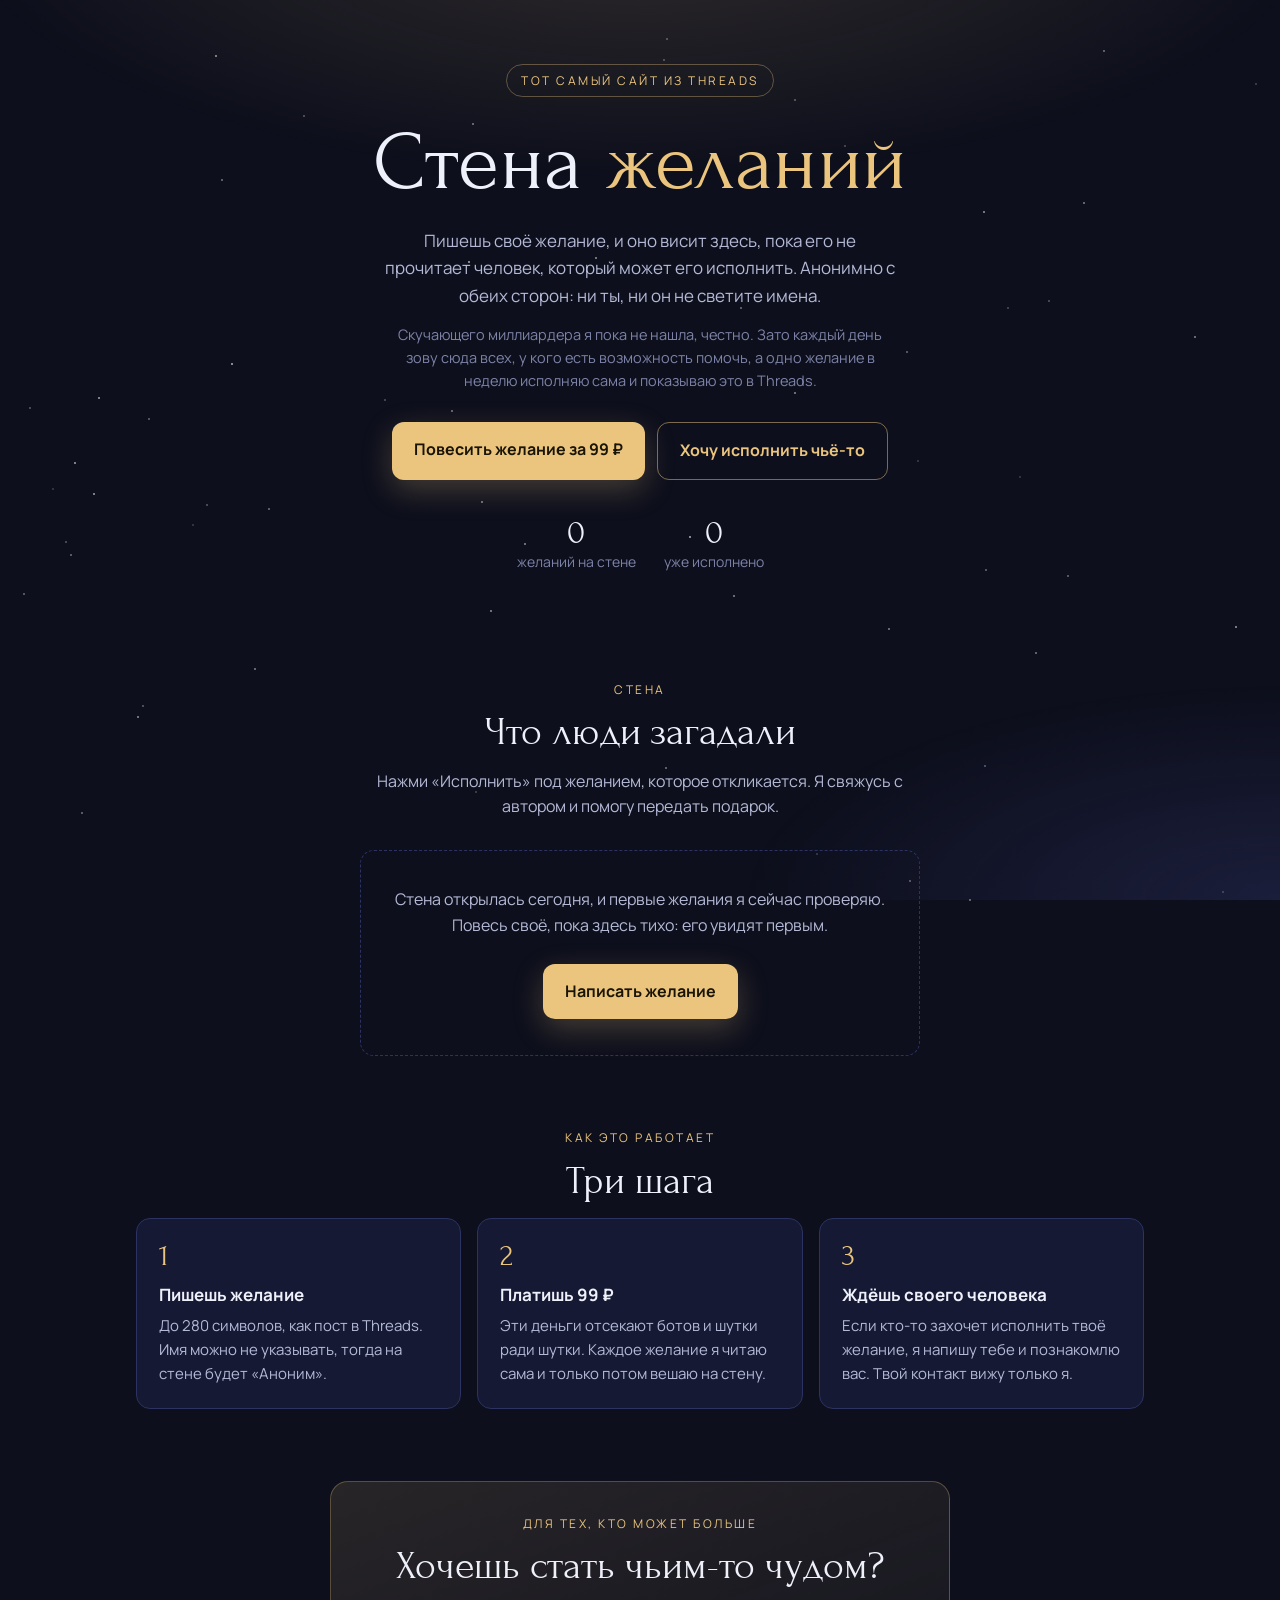
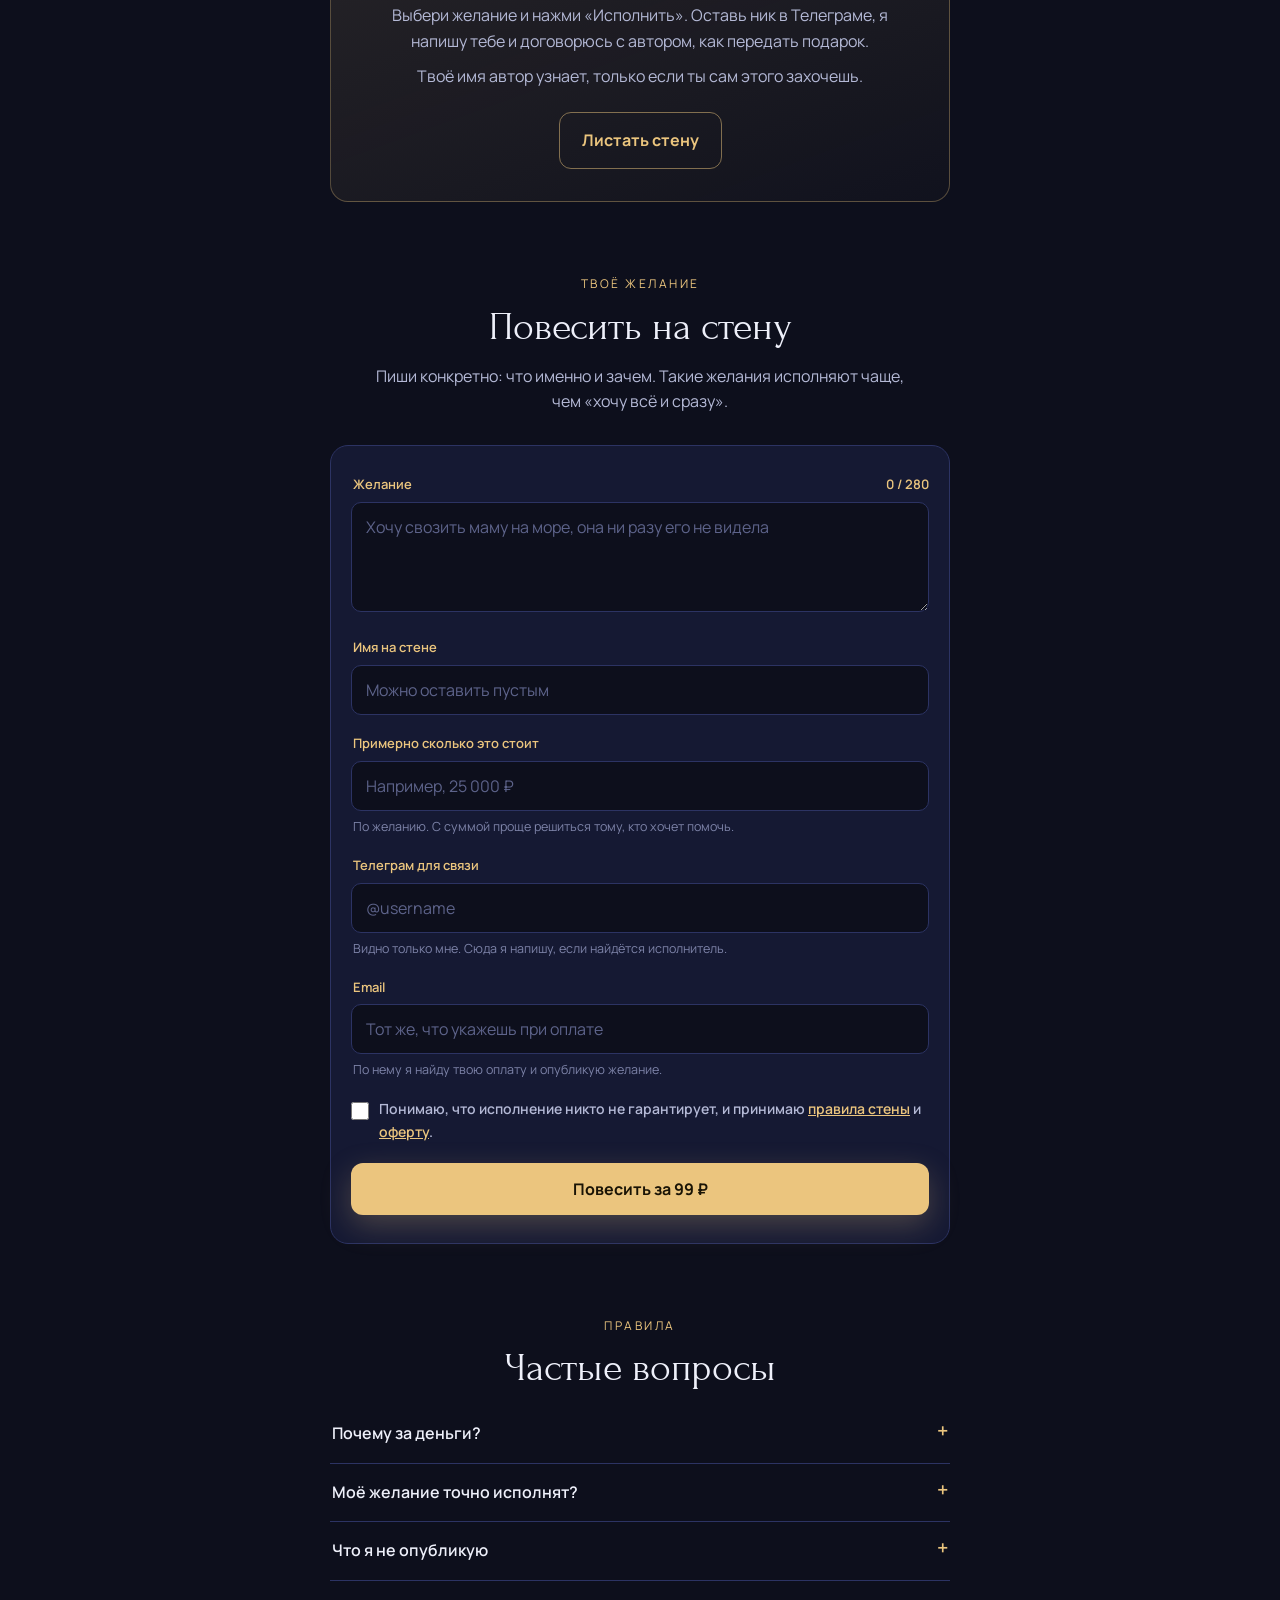
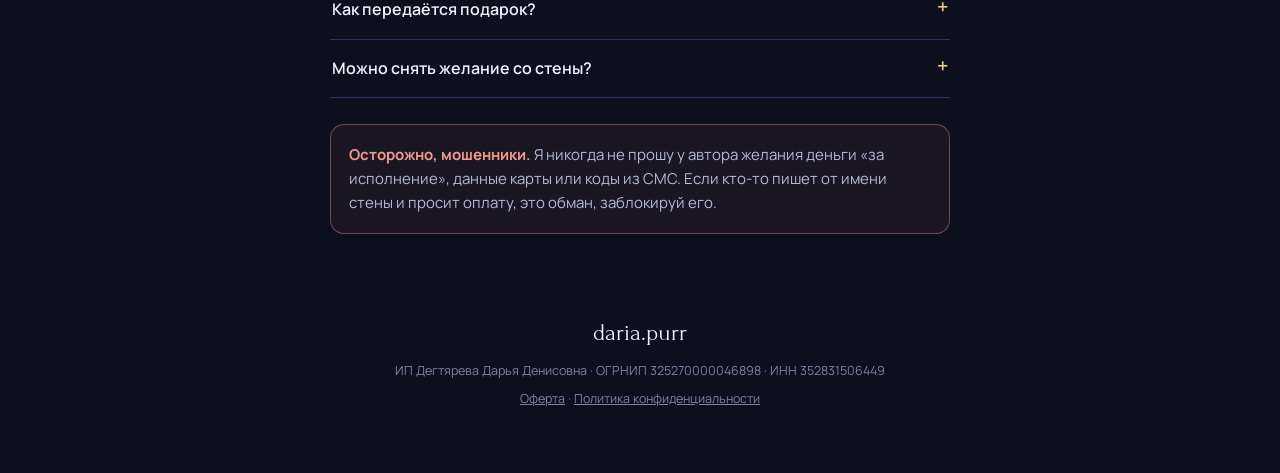
==== wall/index.html @ 86aa52af "Add files via upload" ====
<!DOCTYPE html>
<html lang="ru">
<head>
<meta charset="UTF-8">
<meta name="viewport" content="width=device-width, initial-scale=1.0">
<title>Стена желаний · daria.purr</title>
<meta name="description" content="Напиши желание, и его прочитают люди, которые могут его исполнить. Анонимно.">
<meta property="og:title" content="Стена желаний">
<meta property="og:description" content="Пишешь желание, его листают те, кто может исполнить. Анонимно с обеих сторон.">
<meta property="og:image" content="https://www.dariapurr.com/zhelaniya/assets/zolotye-listochki.jpg">
<link rel="preconnect" href="https://fonts.googleapis.com">
<link rel="preconnect" href="https://fonts.gstatic.com" crossorigin>
<link href="https://fonts.googleapis.com/css2?family=Forum&family=Manrope:wght@400;500;600;700&display=swap" rel="stylesheet">
<style>
  :root{
    --night:#0D0F1C; --night2:#151933; --card:#1B2040; --line:#2C3363;
    --text:#EEF0FA; --soft:#B4B9D6; --muted:#7D83A8;
    --gold:#EBC57E; --gold2:#F6DCA6; --ok:#8FD6A8; --err:#F09A8A;
  }
  *{box-sizing:border-box;margin:0;padding:0}
  html{scroll-behavior:smooth}
  body{background:var(--night);color:var(--text);font-family:'Manrope',system-ui,sans-serif;line-height:1.6;-webkit-font-smoothing:antialiased;overflow-x:hidden}
  body::before{content:"";position:fixed;inset:0;pointer-events:none;z-index:0;
    background:radial-gradient(90% 50% at 50% -10%,rgba(235,197,126,.16),transparent 60%),radial-gradient(70% 40% at 100% 100%,rgba(90,100,200,.18),transparent 60%)}
  .stars{position:fixed;inset:0;pointer-events:none;z-index:0}
  .star{position:absolute;width:2px;height:2px;border-radius:50%;background:#fff;opacity:.5;animation:tw 4s ease-in-out infinite}
  @keyframes tw{50%{opacity:.08}}
  .wrap{position:relative;z-index:1;max-width:1040px;margin:0 auto;padding:0 16px 64px}
  .narrow{max-width:620px;margin-left:auto;margin-right:auto}

  header{text-align:center;padding:64px 0 34px}
  .kicker{display:inline-block;font-size:12px;letter-spacing:2.5px;text-transform:uppercase;color:var(--gold);border:1px solid rgba(235,197,126,.35);border-radius:99px;padding:6px 14px;margin-bottom:24px}
  h1{font-family:'Forum',serif;font-weight:400;font-size:clamp(46px,12vw,84px);line-height:1;letter-spacing:.5px}
  h1 .g{color:var(--gold)}
  .lede{margin:22px auto 0;max-width:520px;font-size:17px;color:var(--soft)}
  .honest{margin:14px auto 0;max-width:500px;font-size:14.5px;color:var(--muted)}
  .ctas{display:flex;flex-wrap:wrap;gap:12px;justify-content:center;margin-top:30px}
  .btn{-webkit-appearance:none;appearance:none;cursor:pointer;display:inline-block;text-decoration:none;text-align:center;border:none;border-radius:12px;font-family:inherit;font-weight:700;font-size:16px;padding:15px 22px;transition:transform .15s,background .2s,box-shadow .2s}
  .btn-gold{background:var(--gold);color:#1A1405;box-shadow:0 10px 30px rgba(235,197,126,.25)}
  .btn-gold:hover{background:var(--gold2);transform:translateY(-1px)}
  .btn-ghost{background:transparent;color:var(--gold);border:1px solid rgba(235,197,126,.5)}
  .btn-ghost:hover{background:rgba(235,197,126,.08)}
  .btn:focus-visible,input:focus-visible,textarea:focus-visible{outline:2px solid var(--gold);outline-offset:2px}
  .btn[disabled]{opacity:.6;cursor:wait}
  .stats{display:flex;justify-content:center;gap:28px;margin-top:34px;color:var(--muted);font-size:14px}
  .stats b{display:block;font-family:'Forum',serif;font-weight:400;font-size:34px;color:var(--text);line-height:1.1}

  section{margin-top:72px}
  .eyebrow{font-size:12px;letter-spacing:2.5px;text-transform:uppercase;color:var(--gold);margin-bottom:10px;text-align:center}
  h2{font-family:'Forum',serif;font-weight:400;font-size:clamp(30px,7vw,40px);line-height:1.15;text-align:center;margin-bottom:14px}
  .sub{color:var(--soft);text-align:center;max-width:540px;margin:0 auto 30px}

  /* стена */
  .wall{columns:3 280px;column-gap:16px}
  .note{break-inside:avoid;margin:0 0 16px;background:linear-gradient(160deg,var(--card),var(--night2));border:1px solid var(--line);border-radius:14px;padding:18px 18px 14px;position:relative}
  .note:nth-child(3n+1){transform:rotate(-.6deg)} .note:nth-child(3n+2){transform:rotate(.5deg)}
  .note p{font-size:16px;color:var(--text);white-space:pre-wrap;overflow-wrap:anywhere}
  .note .meta{display:flex;align-items:center;justify-content:space-between;gap:10px;margin-top:14px;font-size:13px;color:var(--muted)}
  .chip{display:inline-block;font-size:12px;color:var(--gold);border:1px solid rgba(235,197,126,.3);border-radius:99px;padding:2px 9px;margin-top:10px}
  .give{background:none;border:none;color:var(--gold);font-family:inherit;font-weight:700;font-size:14px;cursor:pointer;padding:4px 0}
  .give:hover{color:var(--gold2)}
  .note.done{border-color:rgba(143,214,168,.45)}
  .note.done .badge{color:var(--ok);font-weight:700}
  .empty{text-align:center;color:var(--soft);border:1px dashed var(--line);border-radius:14px;padding:36px 20px;max-width:560px;margin:0 auto}
  .more{display:block;margin:6px auto 0}

  /* шаги */
  .steps{display:grid;grid-template-columns:repeat(auto-fit,minmax(220px,1fr));gap:16px}
  .step{background:var(--night2);border:1px solid var(--line);border-radius:14px;padding:22px}
  .step .n{font-family:'Forum',serif;font-size:30px;color:var(--gold);line-height:1}
  .step h3{font-size:17px;margin:10px 0 6px}
  .step p{color:var(--soft);font-size:15px}

  /* для исполнителей */
  .giver{background:linear-gradient(160deg,rgba(235,197,126,.12),rgba(235,197,126,.02));border:1px solid rgba(235,197,126,.3);border-radius:18px;padding:32px 22px;text-align:center}
  .giver p{color:var(--soft);max-width:520px;margin:0 auto 10px}

  /* форма */
  .form{background:var(--night2);border:1px solid var(--line);border-radius:18px;padding:28px 20px}
  label{display:block;font-size:13px;font-weight:600;color:var(--gold);margin:0 0 7px 2px}
  .field{margin-bottom:18px}
  input[type=text],input[type=email],textarea{width:100%;background:var(--night);border:1px solid var(--line);border-radius:10px;color:var(--text);font-family:inherit;font-size:16px;padding:13px 14px;transition:border-color .2s}
  input::placeholder,textarea::placeholder{color:#5D638A}
  input:focus,textarea:focus{outline:none;border-color:var(--gold)}
  textarea{min-height:110px;resize:vertical}
  .hint{font-size:12.5px;color:var(--muted);margin:6px 2px 0}
  .count{float:right}
  .check{display:flex;gap:10px;align-items:flex-start;font-size:14px;color:var(--soft);margin:4px 0 20px}
  .check input{margin-top:4px;accent-color:var(--gold);width:18px;height:18px;flex:none}
  .check a{color:var(--gold)}
  .form .btn{width:100%}
  .error{color:var(--err);font-size:14px;text-align:center;margin-top:12px;display:none}
  .success{display:none;text-align:center;padding:10px 4px}
  .success h3{font-family:'Forum',serif;font-weight:400;font-size:30px;color:var(--gold);margin-bottom:10px}
  .success p{color:var(--soft);margin-bottom:10px}
  .code{font-family:ui-monospace,monospace;color:var(--text);background:var(--night);border:1px solid var(--line);border-radius:8px;padding:2px 8px}

  /* faq */
  details{border-bottom:1px solid var(--line);padding:16px 2px}
  summary{cursor:pointer;font-weight:600;font-size:16px;list-style:none;display:flex;justify-content:space-between;gap:12px}
  summary::-webkit-details-marker{display:none}
  summary::after{content:"+";color:var(--gold);font-size:20px;line-height:1}
  details[open] summary::after{content:"−"}
  details p{color:var(--soft);margin-top:10px;font-size:15px}
  .warn{border:1px solid rgba(240,154,138,.4);background:rgba(240,154,138,.06);border-radius:14px;padding:18px;margin-top:26px;font-size:15px;color:var(--soft)}
  .warn b{color:var(--err)}

  /* модалка */
  .modal{position:fixed;inset:0;z-index:10;display:none;align-items:center;justify-content:center;background:rgba(5,6,14,.75);padding:16px}
  .modal.open{display:flex}
  .modal .box{width:100%;max-width:460px;background:var(--night2);border:1px solid var(--line);border-radius:18px;padding:24px 20px;max-height:90vh;overflow:auto}
  .modal h3{font-family:'Forum',serif;font-weight:400;font-size:26px;margin-bottom:8px}
  .modal .quote{background:var(--night);border-left:2px solid var(--gold);border-radius:6px;padding:10px 12px;color:var(--soft);font-size:15px;margin:12px 0 18px;overflow-wrap:anywhere}
  .modal .row{display:flex;gap:10px;margin-top:6px}
  .modal .row .btn{flex:1}

  footer{margin-top:80px;text-align:center;color:var(--muted);font-size:12.5px}
  footer .sig{font-family:'Forum',serif;font-size:24px;color:var(--text)}
  footer a{color:var(--muted)}
  footer p{margin-top:8px}

  @media (max-width:520px){header{padding-top:44px}.stats{gap:18px}.note{transform:none!important}}
  @media (prefers-reduced-motion:reduce){*{animation:none!important;scroll-behavior:auto!important}}
</style>
</head>
<body>
<div class="stars" id="stars" aria-hidden="true"></div>
<div class="wrap">

  <header class="narrow">
    <div class="kicker">Тот самый сайт из Threads</div>
    <h1>Стена <span class="g">желаний</span></h1>
    <p class="lede">Пишешь своё желание, и оно висит здесь, пока его не прочитает человек, который может его исполнить. Анонимно с обеих сторон: ни ты, ни он не светите имена.</p>
    <p class="honest">Скучающего миллиардера я пока не нашла, честно. Зато каждый день зову сюда всех, у кого есть возможность помочь, а одно желание в неделю исполняю сама и показываю это в Threads.</p>
    <div class="ctas">
      <a class="btn btn-gold" href="#write">Повесить желание за <span class="price">99</span> ₽</a>
      <a class="btn btn-ghost" href="#wall">Хочу исполнить чьё-то</a>
    </div>
    <div class="stats" aria-live="polite">
      <div><b id="statTotal">0</b>желаний на стене</div>
      <div><b id="statDone">0</b>уже исполнено</div>
    </div>
  </header>

  <section id="wall" aria-labelledby="wall-title">
    <div class="eyebrow">Стена</div>
    <h2 id="wall-title">Что люди загадали</h2>
    <p class="sub">Нажми «Исполнить» под желанием, которое откликается. Я свяжусь с автором и помогу передать подарок.</p>
    <div class="wall" id="wallList"></div>
    <div class="empty" id="wallEmpty" style="display:none">Стена открылась сегодня, и первые желания я сейчас проверяю. Повесь своё, пока здесь тихо: его увидят первым.<br><br><a class="btn btn-gold" href="#write">Написать желание</a></div>
    <button class="btn btn-ghost more" id="moreBtn" style="display:none">Показать ещё</button>
  </section>

  <section aria-labelledby="how-title">
    <div class="eyebrow">Как это работает</div>
    <h2 id="how-title">Три шага</h2>
    <div class="steps">
      <div class="step"><div class="n">1</div><h3>Пишешь желание</h3><p>До 280 символов, как пост в Threads. Имя можно не указывать, тогда на стене будет «Аноним».</p></div>
      <div class="step"><div class="n">2</div><h3>Платишь <span class="price">99</span> ₽</h3><p>Эти деньги отсекают ботов и шутки ради шутки. Каждое желание я читаю сама и только потом вешаю на стену.</p></div>
      <div class="step"><div class="n">3</div><h3>Ждёшь своего человека</h3><p>Если кто-то захочет исполнить твоё желание, я напишу тебе и познакомлю вас. Твой контакт вижу только я.</p></div>
    </div>
  </section>

  <section class="narrow">
    <div class="giver">
      <div class="eyebrow">Для тех, кто может больше</div>
      <h2>Хочешь стать чьим-то чудом?</h2>
      <p>Выбери желание и нажми «Исполнить». Оставь ник в Телеграме, я напишу тебе и договорюсь с автором, как передать подарок.</p>
      <p>Твоё имя автор узнает, только если ты сам этого захочешь.</p>
      <a class="btn btn-ghost" href="#wall" style="margin-top:12px">Листать стену</a>
    </div>
  </section>

  <section id="write" class="narrow" aria-labelledby="write-title">
    <div class="eyebrow">Твоё желание</div>
    <h2 id="write-title">Повесить на стену</h2>
    <p class="sub">Пиши конкретно: что именно и зачем. Такие желания исполняют чаще, чем «хочу всё и сразу».</p>

    <div class="form">
      <form id="wishForm" novalidate>
        <div class="field">
          <label for="wish">Желание <span class="count" id="count">0 / 280</span></label>
          <textarea id="wish" maxlength="280" placeholder="Хочу свозить маму на море, она ни разу его не видела" required></textarea>
        </div>
        <div class="field">
          <label for="name">Имя на стене</label>
          <input type="text" id="name" maxlength="40" placeholder="Можно оставить пустым" autocomplete="off">
        </div>
        <div class="field">
          <label for="cost">Примерно сколько это стоит</label>
          <input type="text" id="cost" maxlength="40" placeholder="Например, 25 000 ₽" autocomplete="off">
          <p class="hint">По желанию. С суммой проще решиться тому, кто хочет помочь.</p>
        </div>
        <div class="field">
          <label for="contact">Телеграм для связи</label>
          <input type="text" id="contact" maxlength="120" placeholder="@username" autocomplete="off">
          <p class="hint">Видно только мне. Сюда я напишу, если найдётся исполнитель.</p>
        </div>
        <div class="field">
          <label for="email">Email</label>
          <input type="email" id="email" maxlength="120" placeholder="Тот же, что укажешь при оплате" autocomplete="email">
          <p class="hint">По нему я найду твою оплату и опубликую желание.</p>
        </div>
        <label class="check"><input type="checkbox" id="agree"> <span>Понимаю, что исполнение никто не гарантирует, и принимаю <a href="#rules">правила стены</a> и <a href="/terms.html" target="_blank">оферту</a>.</span></label>
        <button class="btn btn-gold" id="sendBtn" type="submit">Повесить за <span class="price">99</span> ₽</button>
        <p class="error" id="formError"></p>
      </form>
      <div class="success" id="success">
        <h3>Желание сохранено</h3>
        <p>Его код <span class="code" id="wishCode"></span>. Сейчас откроется оплата. После неё я проверю желание и повешу его на стену, обычно в течение дня.</p>
        <a class="btn btn-gold" id="payLink" href="#" target="_blank" rel="noopener">Оплатить <span class="price">99</span> ₽</a>
        <p class="hint" id="noPay" style="display:none">Оплата откроется совсем скоро. Я напишу тебе в Телеграм со ссылкой.</p>
      </div>
    </div>
  </section>

  <section id="rules" class="narrow" aria-labelledby="faq-title">
    <div class="eyebrow">Правила</div>
    <h2 id="faq-title">Частые вопросы</h2>
    <details><summary>Почему за деньги?</summary><p>Бесплатную стену за сутки завалят боты и шутники с «хочу миллиард». <span class="price">99</span> ₽ отсекают их, а ещё оплачивают сервер и моё время: я читаю каждое желание до публикации.</p></details>
    <details><summary>Моё желание точно исполнят?</summary><p>Не обещаю. Я зову сюда людей с возможностями и сама исполняю одно желание в неделю. Какое именно, выбираю я, и это мой подарок, к оплате размещения он отношения не имеет. Твоё желание будет висеть на стене, пока ты не попросишь его снять.</p></details>
    <details><summary>Что я не опубликую</summary><p>Номера карт, реквизиты, ссылки и телефоны в тексте желания. Оскорбления, политику и всё незаконное. Если откажу в публикации, верну деньги.</p></details>
    <details><summary>Как передаётся подарок?</summary><p>Я связываю автора и исполнителя лично в Телеграме, и дальше они договариваются сами: оплатить покупку, перевести, подарить вещь. Сама я деньги между вами не передаю.</p></details>
    <details><summary>Можно снять желание со стены?</summary><p>Да, напиши мне в Телеграм код желания, и я его уберу.</p></details>
    <div class="warn"><b>Осторожно, мошенники.</b> Я никогда не прошу у автора желания деньги «за исполнение», данные карты или коды из СМС. Если кто-то пишет от имени стены и просит оплату, это обман, заблокируй его.</div>
  </section>

  <footer>
    <div class="sig">daria.purr</div>
    <p>ИП Дегтярева Дарья Денисовна · ОГРНИП 325270000046898 · ИНН 352831506449</p>
    <p><a href="/terms.html">Оферта</a> · <a href="/privacy.html">Политика конфиденциальности</a></p>
  </footer>
</div>

<div class="modal" id="modal" role="dialog" aria-modal="true" aria-labelledby="m-title">
  <div class="box">
    <div id="mForm">
      <h3 id="m-title">Исполнить желание</h3>
      <div class="quote" id="mQuote"></div>
      <div class="field">
        <label for="mContact">Твой Телеграм</label>
        <input type="text" id="mContact" maxlength="120" placeholder="@username">
        <p class="hint">Видно только мне. Я напишу и расскажу подробности.</p>
      </div>
      <div class="field">
        <label for="mMsg">Пара слов автору</label>
        <textarea id="mMsg" maxlength="500" style="min-height:80px" placeholder="По желанию"></textarea>
      </div>
      <p class="error" id="mError"></p>
      <div class="row"><button class="btn btn-ghost" id="mCancel" type="button">Отмена</button><button class="btn btn-gold" id="mSend" type="button">Хочу исполнить</button></div>
    </div>
    <div id="mDone" style="display:none;text-align:center">
      <h3>Спасибо!</h3>
      <p style="color:var(--soft);margin:8px 0 18px">Я получила твою заявку и напишу в Телеграм в ближайшее время.</p>
      <button class="btn btn-gold" id="mClose" type="button">Закрыть</button>
    </div>
  </div>
</div>

<script>
(function(){
  const box=document.getElementById('stars');
  for(let i=0;i<60;i++){const s=document.createElement('span');s.className='star';
    s.style.left=Math.random()*100+'vw';s.style.top=Math.random()*100+'vh';
    s.style.animationDelay=(Math.random()*4)+'s';s.style.opacity=(.2+Math.random()*.5);box.appendChild(s);}
})();

let CONFIG={payUrl:'',price:'99'};
const $=id=>document.getElementById(id);
const PAGE=24; let all=[]; let shown=0;

fetch('/wall/config').then(r=>r.json()).then(c=>{CONFIG=c;
  document.querySelectorAll('.price').forEach(e=>e.textContent=c.price||'99');}).catch(()=>{});

function card(w){
  const el=document.createElement('article'); el.className='note'+(w.fulfilled?' done':'');
  const p=document.createElement('p'); p.textContent=w.wish; el.appendChild(p);
  if(w.cost){const c=document.createElement('span');c.className='chip';c.textContent=w.cost;el.appendChild(c);}
  const m=document.createElement('div'); m.className='meta';
  const n=document.createElement('span'); n.textContent=w.name; m.appendChild(n);
  if(w.fulfilled){const b=document.createElement('span');b.className='badge';b.textContent='Исполнено ✨';m.appendChild(b);}
  else{const b=document.createElement('button');b.className='give';b.type='button';b.textContent='Исполнить';
    b.addEventListener('click',()=>openModal(w));m.appendChild(b);}
  el.appendChild(m); return el;
}
function renderMore(){
  const list=$('wallList'); all.slice(shown,shown+PAGE).forEach(w=>list.appendChild(card(w)));
  shown=Math.min(all.length,shown+PAGE); $('moreBtn').style.display=shown<all.length?'block':'none';
}
$('moreBtn').addEventListener('click',renderMore);
fetch('/wall/list').then(r=>r.json()).then(d=>{
  all=d.wishes||[]; $('statTotal').textContent=d.total||0; $('statDone').textContent=d.fulfilled||0;
  if(!all.length){$('wallEmpty').style.display='block';return;} renderMore();
}).catch(()=>{$('wallEmpty').style.display='block';});

const wishEl=$('wish');
wishEl.addEventListener('input',()=>{$('count').textContent=wishEl.value.length+' / 280';});

$('wishForm').addEventListener('submit',async e=>{
  e.preventDefault();
  const err=$('formError'); err.style.display='none';
  const data={wish:wishEl.value.trim(),name:$('name').value.trim(),cost:$('cost').value.trim(),
    contact:$('contact').value.trim(),email:$('email').value.trim()};
  const fail=t=>{err.textContent=t;err.style.display='block';};
  if(data.wish.length<5){wishEl.focus();return fail('Напиши желание, хотя бы пару слов.');}
  if(!data.contact&&!data.email){$('contact').focus();return fail('Оставь Телеграм или email, иначе я не смогу тебе написать.');}
  if(!$('agree').checked){return fail('Отметь, что принимаешь правила стены.');}
  const btn=$('sendBtn'); btn.disabled=true; btn.textContent='Сохраняю...';
  try{
    const r=await fetch('/wall/wish',{method:'POST',headers:{'Content-Type':'application/json'},body:JSON.stringify(data)});
    const j=await r.json();
    if(r.status===429) throw new Error('Слишком много попыток, попробуй через час.');
    if(!r.ok||!j.ok) throw new Error('Не получилось сохранить, попробуй ещё раз.');
    $('wishForm').style.display='none'; $('success').style.display='block'; $('wishCode').textContent=j.code;
    if(CONFIG.payUrl){$('payLink').href=CONFIG.payUrl; setTimeout(()=>{window.location.href=CONFIG.payUrl;},2500);}
    else{$('payLink').style.display='none';$('noPay').style.display='block';}
  }catch(ex){btn.disabled=false;btn.innerHTML='Повесить за <span class="price">'+(CONFIG.price||'99')+'</span> ₽';fail(ex.message);}
});

let current=null;
function openModal(w){current=w;$('mQuote').textContent=w.wish;$('mForm').style.display='block';$('mDone').style.display='none';
  $('mError').style.display='none';$('modal').classList.add('open');setTimeout(()=>$('mContact').focus(),50);}
function closeModal(){$('modal').classList.remove('open');}
$('mCancel').addEventListener('click',closeModal);$('mClose').addEventListener('click',closeModal);
$('modal').addEventListener('click',e=>{if(e.target.id==='modal')closeModal();});
document.addEventListener('keydown',e=>{if(e.key==='Escape')closeModal();});
$('mSend').addEventListener('click',async()=>{
  const contact=$('mContact').value.trim(); const er=$('mError');
  if(!contact){er.textContent='Оставь Телеграм, чтобы я могла тебе написать.';er.style.display='block';return;}
  const b=$('mSend'); b.disabled=true;
  try{const r=await fetch('/wall/fulfill',{method:'POST',headers:{'Content-Type':'application/json'},
      body:JSON.stringify({id:current.id,contact,message:$('mMsg').value.trim()})});
    if(!r.ok) throw 0; $('mForm').style.display='none';$('mDone').style.display='block';
  }catch(_){er.textContent='Не получилось отправить, попробуй ещё раз.';er.style.display='block';}
  b.disabled=false;
});
</script>
</body>
</html>
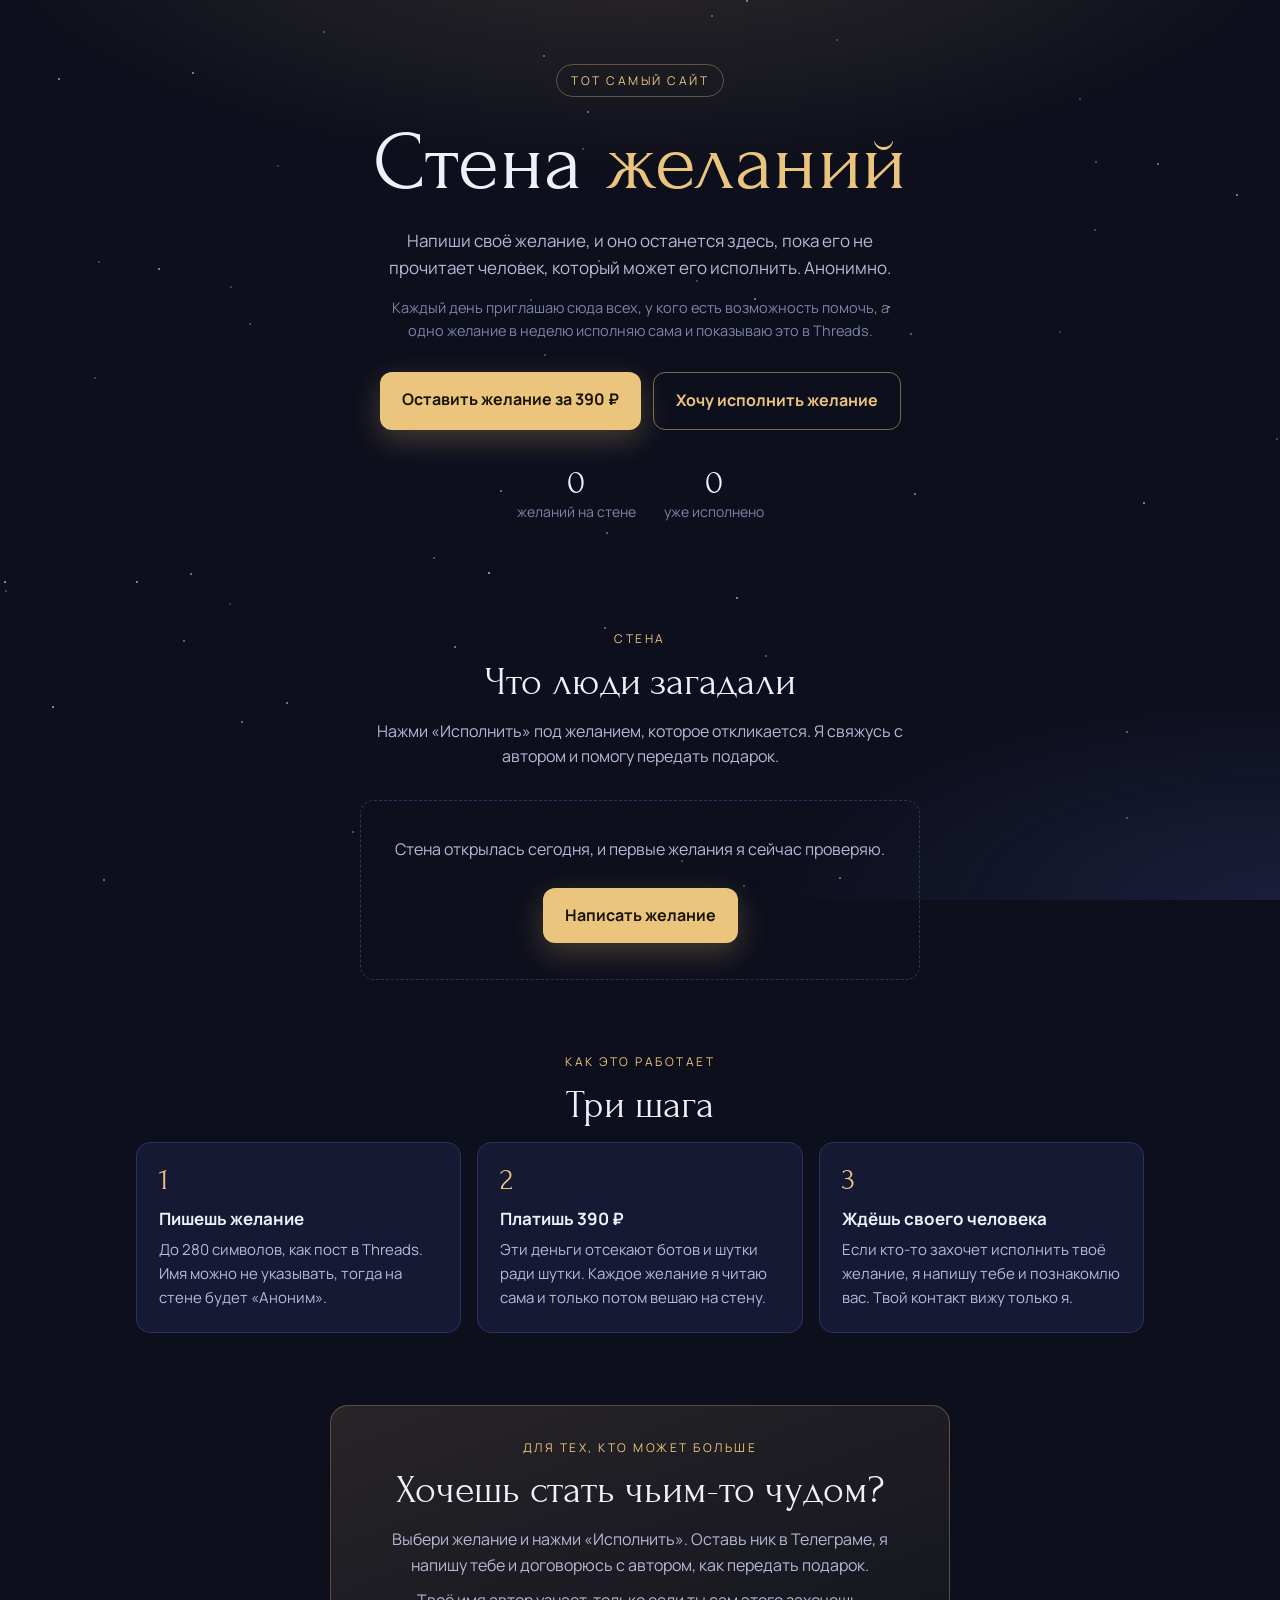
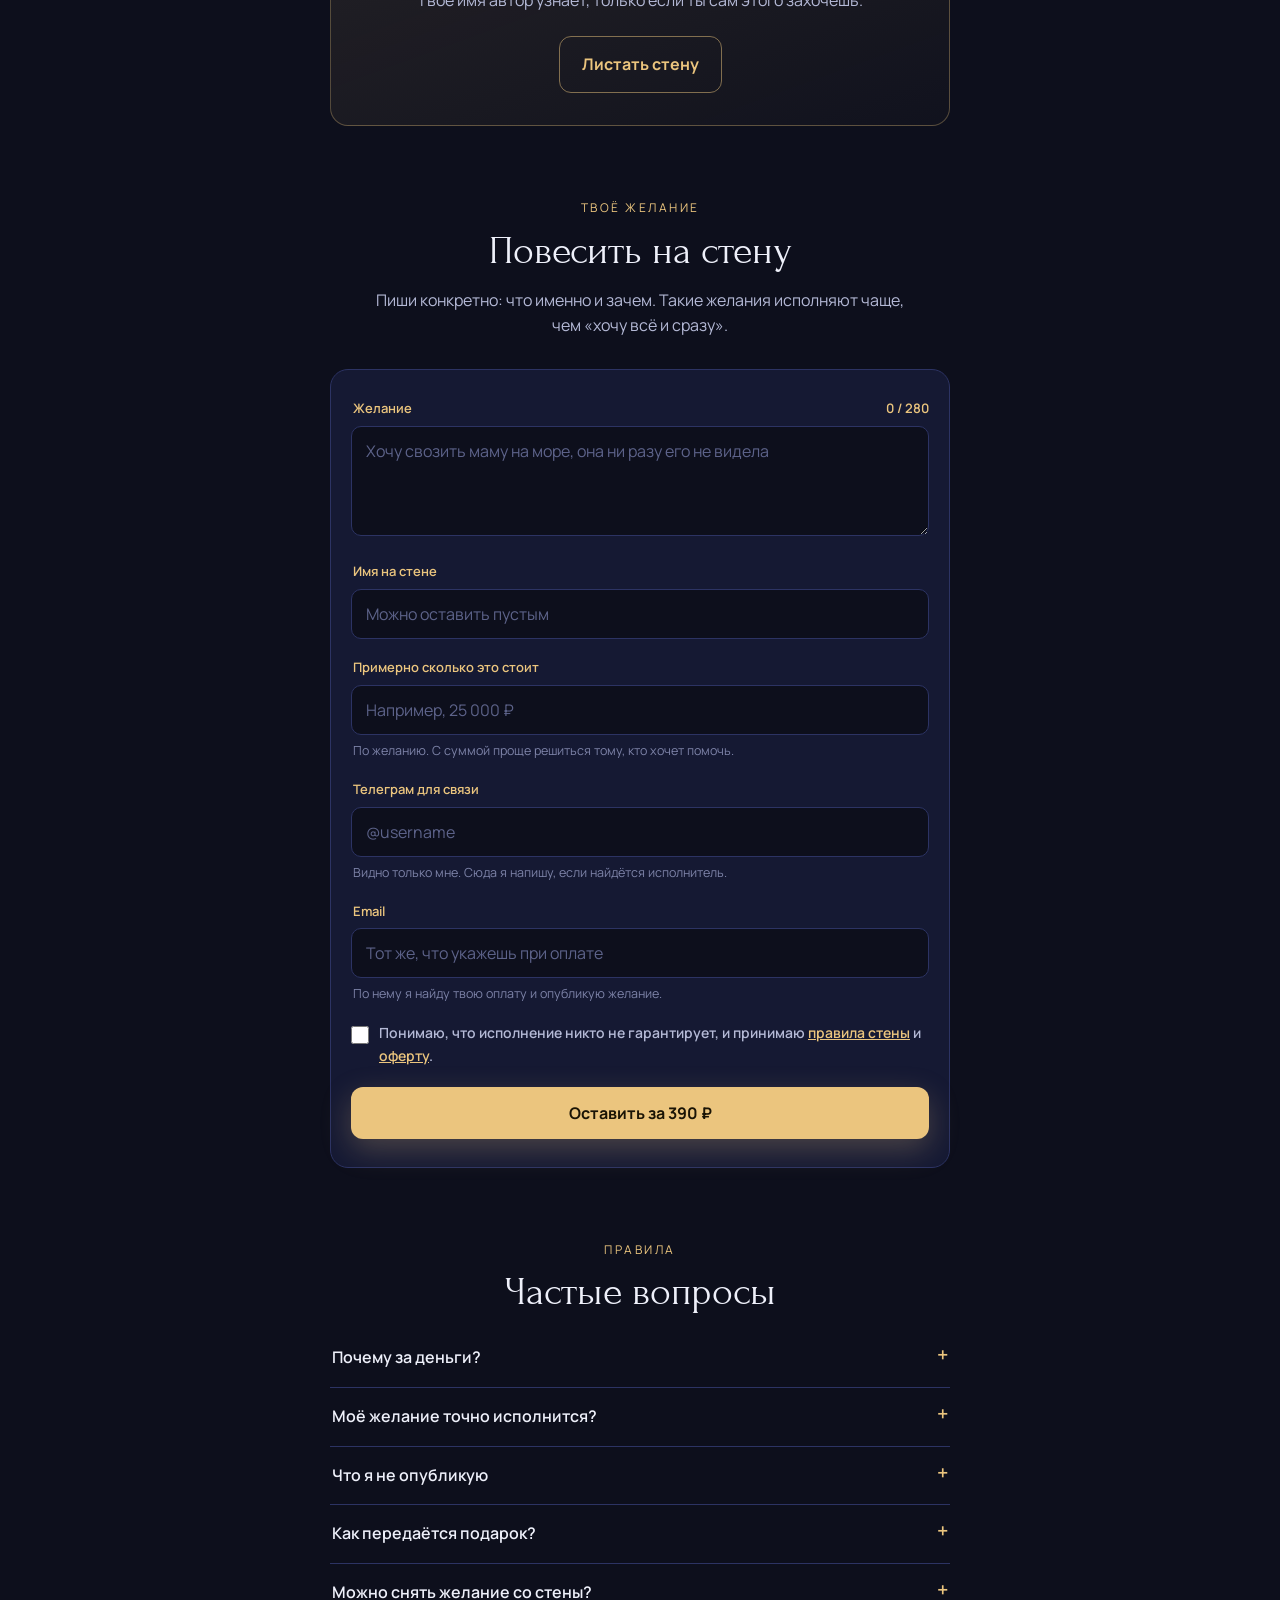
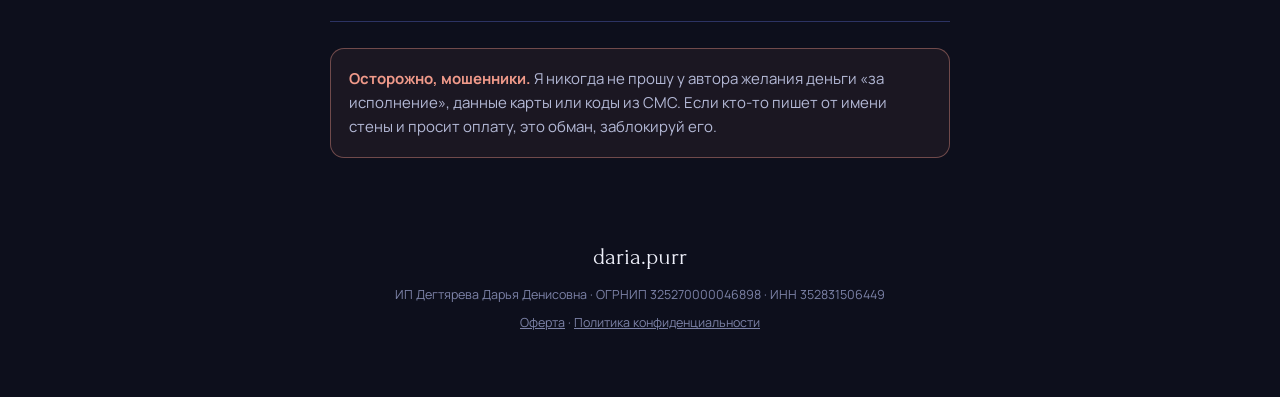
==== commit 752923be: "Add files via upload" ====
--- a/wall/index.html
+++ b/wall/index.html
@@ -128,13 +128,13 @@
 <div class="wrap">
 
   <header class="narrow">
-    <div class="kicker">Тот самый сайт из Threads</div>
+    <div class="kicker">Тот самый сайт</div>
     <h1>Стена <span class="g">желаний</span></h1>
-    <p class="lede">Пишешь своё желание, и оно висит здесь, пока его не прочитает человек, который может его исполнить. Анонимно с обеих сторон: ни ты, ни он не светите имена.</p>
-    <p class="honest">Скучающего миллиардера я пока не нашла, честно. Зато каждый день зову сюда всех, у кого есть возможность помочь, а одно желание в неделю исполняю сама и показываю это в Threads.</p>
+    <p class="lede">Напиши своё желание, и оно останется здесь, пока его не прочитает человек, который может его исполнить. Анонимно.</p>
+    <p class="honest">Каждый день приглашаю сюда всех, у кого есть возможность помочь, а одно желание в неделю исполняю сама и показываю это в Threads.</p>
     <div class="ctas">
-      <a class="btn btn-gold" href="#write">Повесить желание за <span class="price">99</span> ₽</a>
-      <a class="btn btn-ghost" href="#wall">Хочу исполнить чьё-то</a>
+      <a class="btn btn-gold" href="#write">Оставить желание за <span class="price">390</span> ₽</a>
+      <a class="btn btn-ghost" href="#wall">Хочу исполнить желание</a>
     </div>
     <div class="stats" aria-live="polite">
       <div><b id="statTotal">0</b>желаний на стене</div>
@@ -147,7 +147,7 @@
     <h2 id="wall-title">Что люди загадали</h2>
     <p class="sub">Нажми «Исполнить» под желанием, которое откликается. Я свяжусь с автором и помогу передать подарок.</p>
     <div class="wall" id="wallList"></div>
-    <div class="empty" id="wallEmpty" style="display:none">Стена открылась сегодня, и первые желания я сейчас проверяю. Повесь своё, пока здесь тихо: его увидят первым.<br><br><a class="btn btn-gold" href="#write">Написать желание</a></div>
+    <div class="empty" id="wallEmpty" style="display:none">Стена открылась сегодня, и первые желания я сейчас проверяю.<br><br><a class="btn btn-gold" href="#write">Написать желание</a></div>
     <button class="btn btn-ghost more" id="moreBtn" style="display:none">Показать ещё</button>
   </section>
 
@@ -156,7 +156,7 @@
     <h2 id="how-title">Три шага</h2>
     <div class="steps">
       <div class="step"><div class="n">1</div><h3>Пишешь желание</h3><p>До 280 символов, как пост в Threads. Имя можно не указывать, тогда на стене будет «Аноним».</p></div>
-      <div class="step"><div class="n">2</div><h3>Платишь <span class="price">99</span> ₽</h3><p>Эти деньги отсекают ботов и шутки ради шутки. Каждое желание я читаю сама и только потом вешаю на стену.</p></div>
+      <div class="step"><div class="n">2</div><h3>Платишь <span class="price">390</span> ₽</h3><p>Эти деньги отсекают ботов и шутки ради шутки. Каждое желание я читаю сама и только потом вешаю на стену.</p></div>
       <div class="step"><div class="n">3</div><h3>Ждёшь своего человека</h3><p>Если кто-то захочет исполнить твоё желание, я напишу тебе и познакомлю вас. Твой контакт вижу только я.</p></div>
     </div>
   </section>
@@ -202,13 +202,13 @@
           <p class="hint">По нему я найду твою оплату и опубликую желание.</p>
         </div>
         <label class="check"><input type="checkbox" id="agree"> <span>Понимаю, что исполнение никто не гарантирует, и принимаю <a href="#rules">правила стены</a> и <a href="/terms.html" target="_blank">оферту</a>.</span></label>
-        <button class="btn btn-gold" id="sendBtn" type="submit">Повесить за <span class="price">99</span> ₽</button>
+        <button class="btn btn-gold" id="sendBtn" type="submit">Оставить за <span class="price">390</span> ₽</button>
         <p class="error" id="formError"></p>
       </form>
       <div class="success" id="success">
         <h3>Желание сохранено</h3>
         <p>Его код <span class="code" id="wishCode"></span>. Сейчас откроется оплата. После неё я проверю желание и повешу его на стену, обычно в течение дня.</p>
-        <a class="btn btn-gold" id="payLink" href="#" target="_blank" rel="noopener">Оплатить <span class="price">99</span> ₽</a>
+        <a class="btn btn-gold" id="payLink" href="#" target="_blank" rel="noopener">Оплатить <span class="price">390</span> ₽</a>
         <p class="hint" id="noPay" style="display:none">Оплата откроется совсем скоро. Я напишу тебе в Телеграм со ссылкой.</p>
       </div>
     </div>
@@ -217,8 +217,8 @@
   <section id="rules" class="narrow" aria-labelledby="faq-title">
     <div class="eyebrow">Правила</div>
     <h2 id="faq-title">Частые вопросы</h2>
-    <details><summary>Почему за деньги?</summary><p>Бесплатную стену за сутки завалят боты и шутники с «хочу миллиард». <span class="price">99</span> ₽ отсекают их, а ещё оплачивают сервер и моё время: я читаю каждое желание до публикации.</p></details>
-    <details><summary>Моё желание точно исполнят?</summary><p>Не обещаю. Я зову сюда людей с возможностями и сама исполняю одно желание в неделю. Какое именно, выбираю я, и это мой подарок, к оплате размещения он отношения не имеет. Твоё желание будет висеть на стене, пока ты не попросишь его снять.</p></details>
+    <details><summary>Почему за деньги?</summary><p>Бесплатную стену за сутки завалят боты и шутники с «хочу миллиард». <span class="price">390</span> ₽ отсекают их, а ещё оплачивают сервер и моё время: я читаю каждое желание до публикации.</p></details>
+    <details><summary>Моё желание точно исполнится?</summary><p>Не обещаю. Я зову сюда людей с возможностями и сама исполняю одно желание в неделю. Твоё желание будет висеть на стене, пока ты не попросишь его снять.</p></details>
     <details><summary>Что я не опубликую</summary><p>Номера карт, реквизиты, ссылки и телефоны в тексте желания. Оскорбления, политику и всё незаконное. Если откажу в публикации, верну деньги.</p></details>
     <details><summary>Как передаётся подарок?</summary><p>Я связываю автора и исполнителя лично в Телеграме, и дальше они договариваются сами: оплатить покупку, перевести, подарить вещь. Сама я деньги между вами не передаю.</p></details>
     <details><summary>Можно снять желание со стены?</summary><p>Да, напиши мне в Телеграм код желания, и я его уберу.</p></details>
@@ -247,7 +247,7 @@
         <textarea id="mMsg" maxlength="500" style="min-height:80px" placeholder="По желанию"></textarea>
       </div>
       <p class="error" id="mError"></p>
-      <div class="row"><button class="btn btn-ghost" id="mCancel" type="button">Отмена</button><button class="btn btn-gold" id="mSend" type="button">Хочу исполнить</button></div>
+      <div class="row"><button class="btn btn-ghost" id="mCancel" type="button">Отмена</button><button class="btn btn-gold" id="mSend" type="button">Исполнить</button></div>
     </div>
     <div id="mDone" style="display:none;text-align:center">
       <h3>Спасибо!</h3>
@@ -265,12 +265,12 @@
     s.style.animationDelay=(Math.random()*4)+'s';s.style.opacity=(.2+Math.random()*.5);box.appendChild(s);}
 })();
 
-let CONFIG={payUrl:'',price:'99'};
+let CONFIG={payUrl:'',price:'390'};
 const $=id=>document.getElementById(id);
 const PAGE=24; let all=[]; let shown=0;
 
 fetch('/wall/config').then(r=>r.json()).then(c=>{CONFIG=c;
-  document.querySelectorAll('.price').forEach(e=>e.textContent=c.price||'99');}).catch(()=>{});
+  document.querySelectorAll('.price').forEach(e=>e.textContent=c.price||'390');}).catch(()=>{});
 
 function card(w){
   const el=document.createElement('article'); el.className='note'+(w.fulfilled?' done':'');
@@ -314,7 +314,7 @@
     $('wishForm').style.display='none'; $('success').style.display='block'; $('wishCode').textContent=j.code;
     if(CONFIG.payUrl){$('payLink').href=CONFIG.payUrl; setTimeout(()=>{window.location.href=CONFIG.payUrl;},2500);}
     else{$('payLink').style.display='none';$('noPay').style.display='block';}
-  }catch(ex){btn.disabled=false;btn.innerHTML='Повесить за <span class="price">'+(CONFIG.price||'99')+'</span> ₽';fail(ex.message);}
+  }catch(ex){btn.disabled=false;btn.innerHTML='Оставить за <span class="price">'+(CONFIG.price||'390')+'</span> ₽';fail(ex.message);}
 });
 
 let current=null;
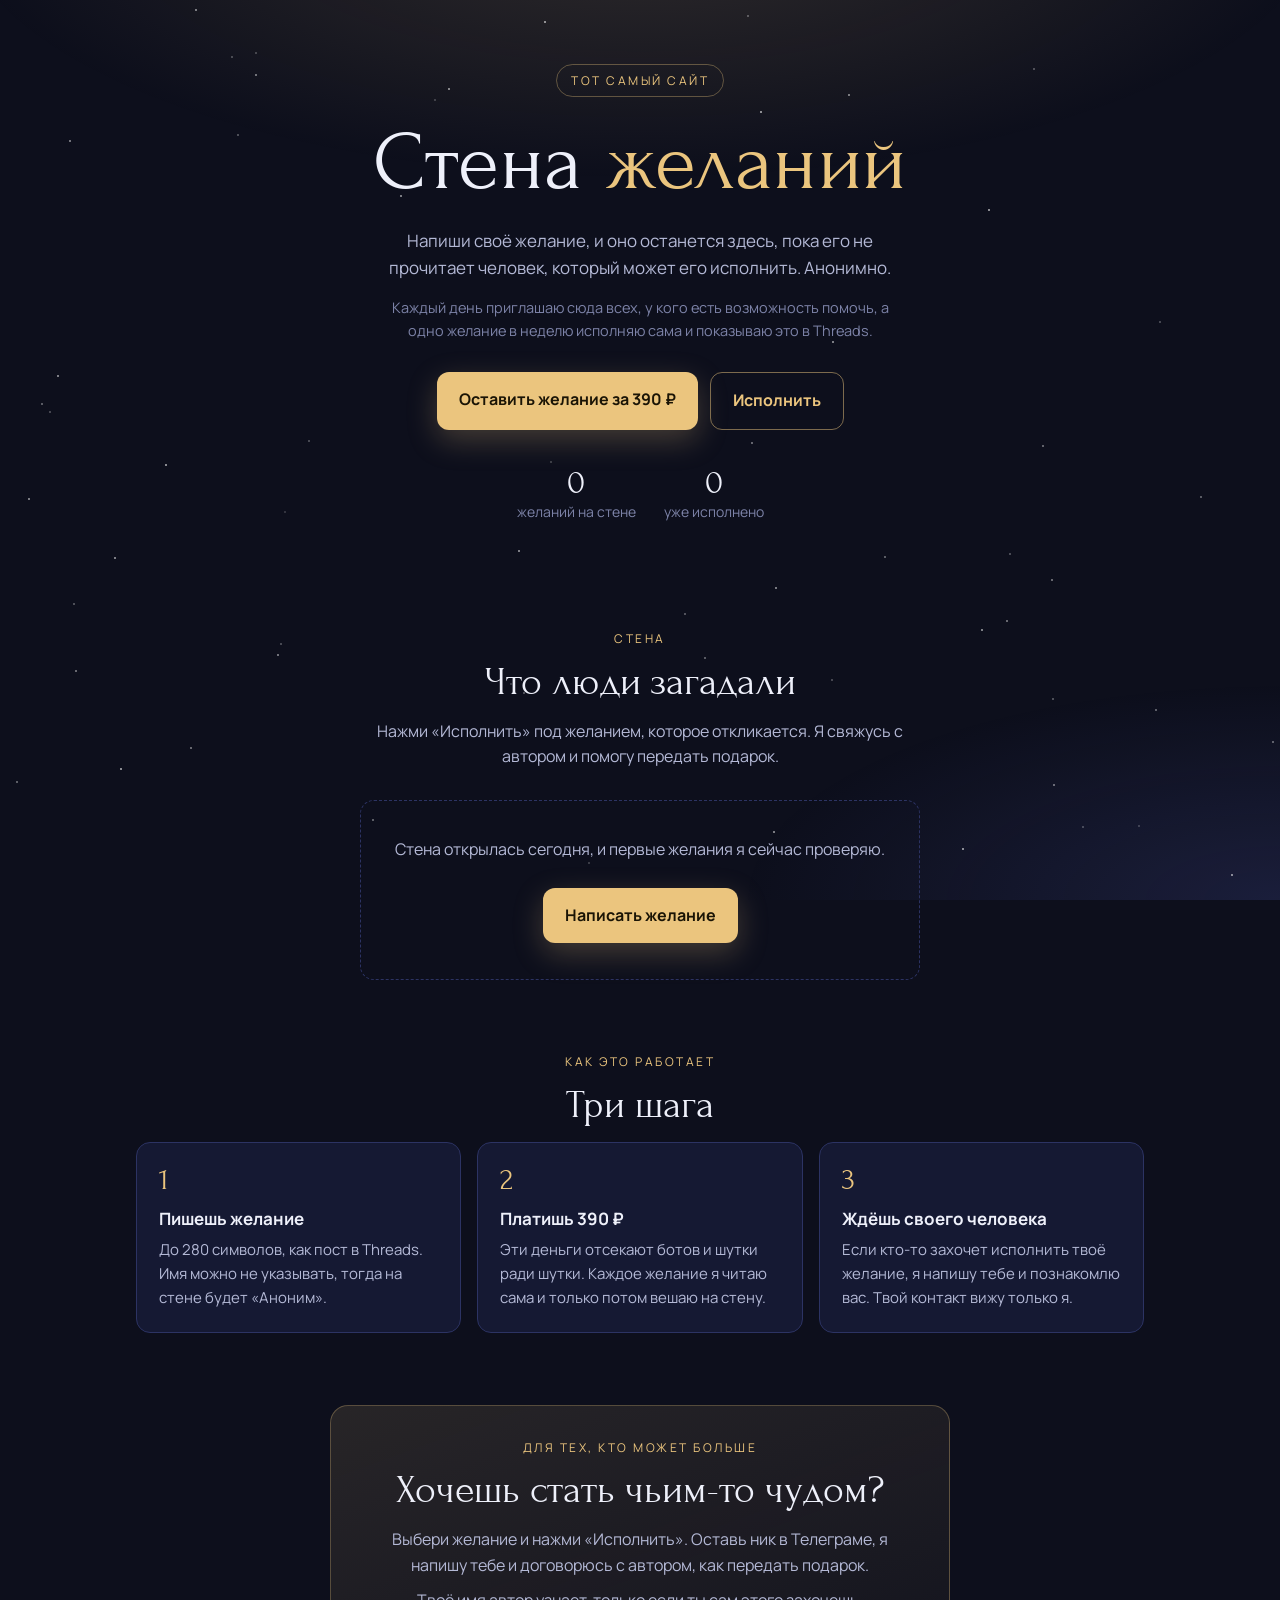
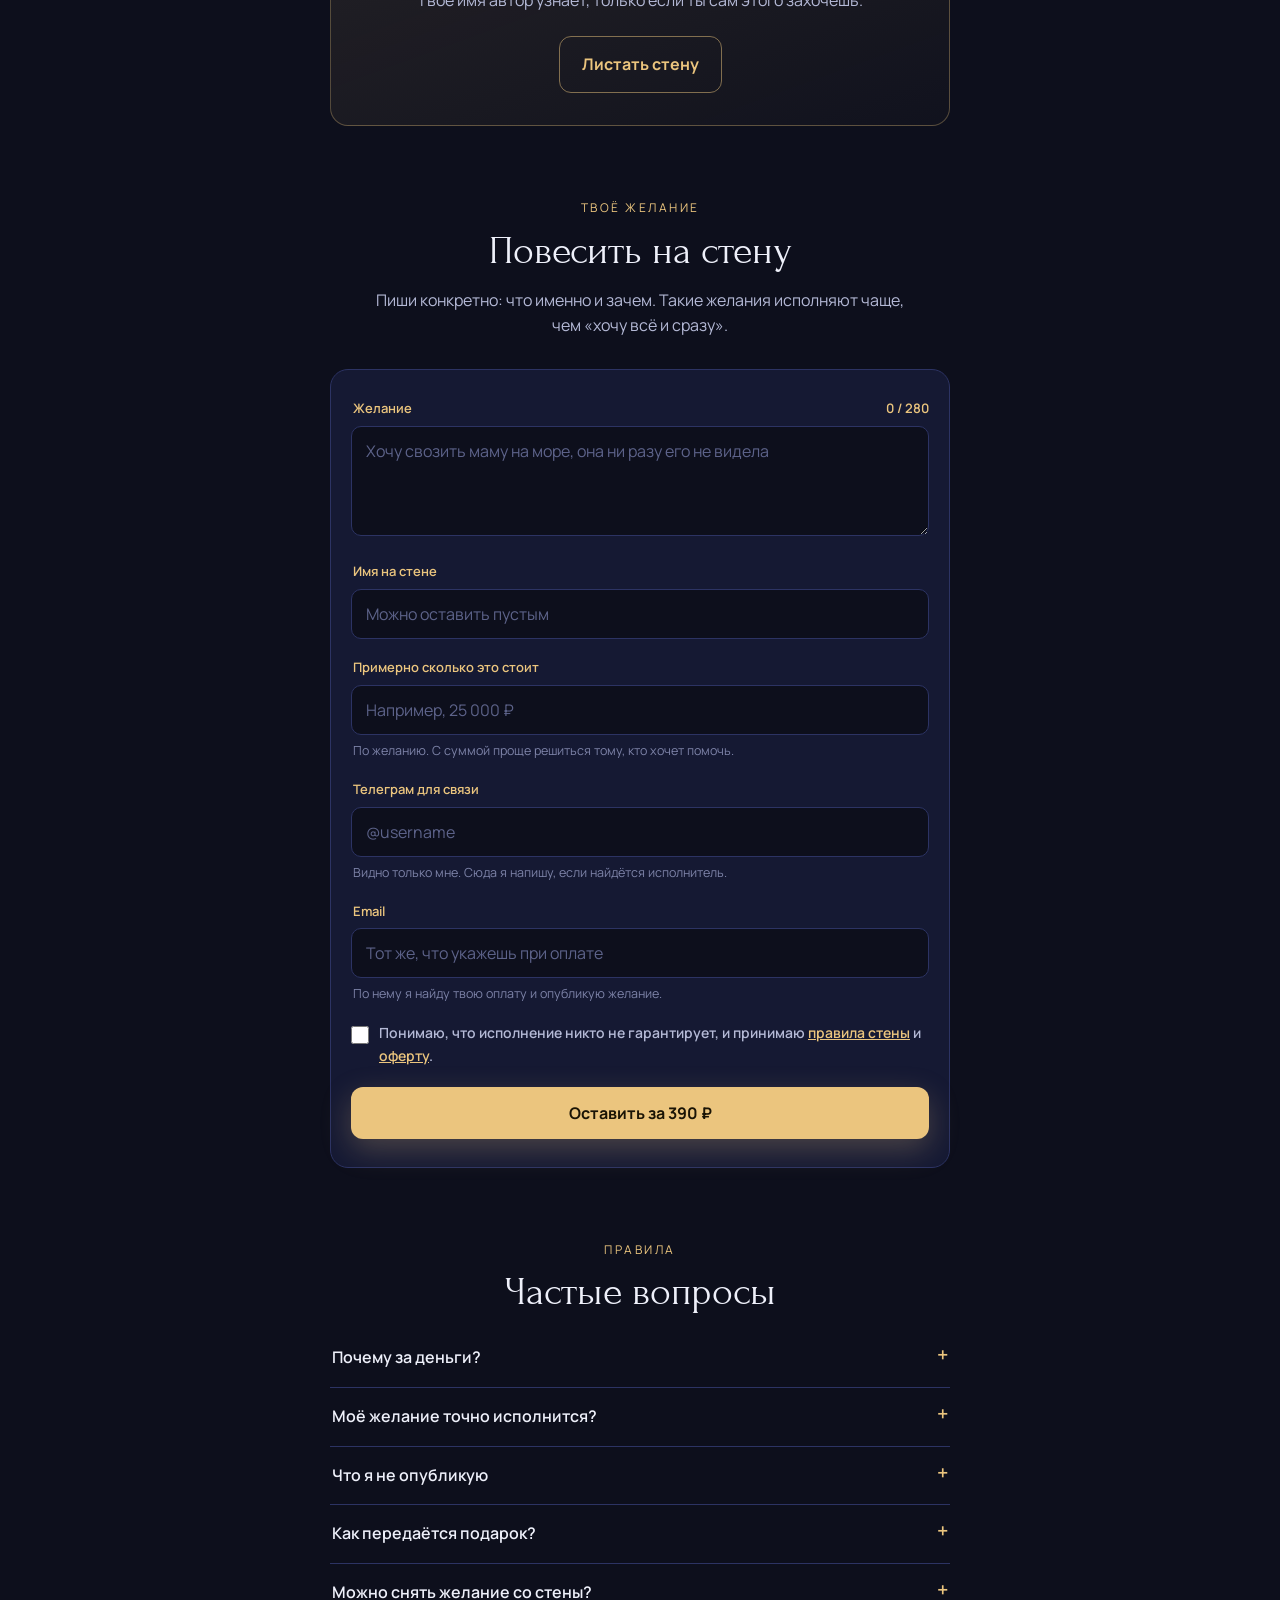
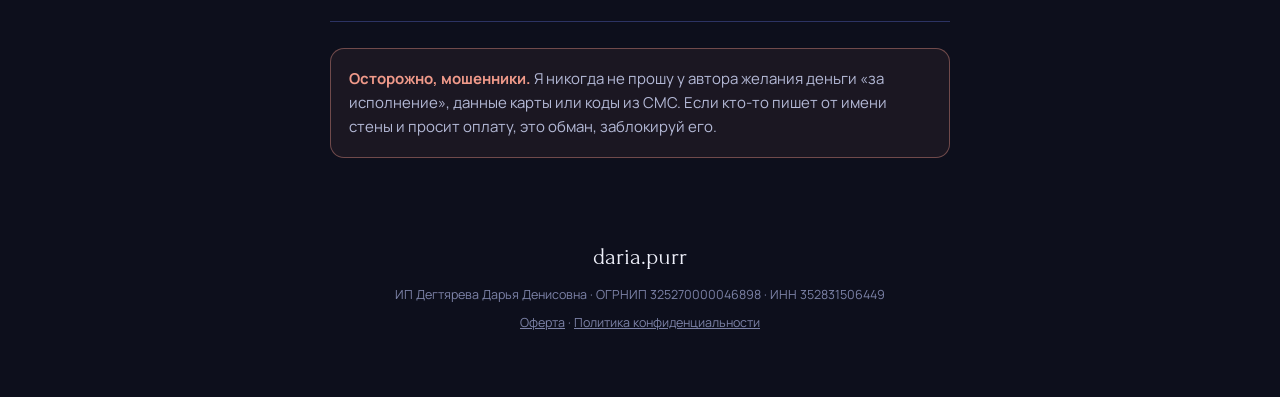
==== commit 9e31d814: "Add files via upload" ====
--- a/wall/index.html
+++ b/wall/index.html
@@ -133,8 +133,8 @@
     <p class="lede">Напиши своё желание, и оно останется здесь, пока его не прочитает человек, который может его исполнить. Анонимно.</p>
     <p class="honest">Каждый день приглашаю сюда всех, у кого есть возможность помочь, а одно желание в неделю исполняю сама и показываю это в Threads.</p>
     <div class="ctas">
-      <a class="btn btn-gold" href="#write">Оставить желание за <span class="price">390</span> ₽</a>
-      <a class="btn btn-ghost" href="#wall">Хочу исполнить желание</a>
+      <a class="btn btn-gold" href="#write">Оставить желание за&nbsp;<span class="price">390</span> ₽</a>
+      <a class="btn btn-ghost" href="#wall">Исполнить</a>
     </div>
     <div class="stats" aria-live="polite">
       <div><b id="statTotal">0</b>желаний на стене</div>
@@ -156,7 +156,7 @@
     <h2 id="how-title">Три шага</h2>
     <div class="steps">
       <div class="step"><div class="n">1</div><h3>Пишешь желание</h3><p>До 280 символов, как пост в Threads. Имя можно не указывать, тогда на стене будет «Аноним».</p></div>
-      <div class="step"><div class="n">2</div><h3>Платишь <span class="price">390</span> ₽</h3><p>Эти деньги отсекают ботов и шутки ради шутки. Каждое желание я читаю сама и только потом вешаю на стену.</p></div>
+      <div class="step"><div class="n">2</div><h3>Платишь&nbsp;<span class="price">390</span> ₽</h3><p>Эти деньги отсекают ботов и шутки ради шутки. Каждое желание я читаю сама и только потом вешаю на стену.</p></div>
       <div class="step"><div class="n">3</div><h3>Ждёшь своего человека</h3><p>Если кто-то захочет исполнить твоё желание, я напишу тебе и познакомлю вас. Твой контакт вижу только я.</p></div>
     </div>
   </section>
@@ -202,14 +202,15 @@
           <p class="hint">По нему я найду твою оплату и опубликую желание.</p>
         </div>
         <label class="check"><input type="checkbox" id="agree"> <span>Понимаю, что исполнение никто не гарантирует, и принимаю <a href="#rules">правила стены</a> и <a href="/terms.html" target="_blank">оферту</a>.</span></label>
-        <button class="btn btn-gold" id="sendBtn" type="submit">Оставить за <span class="price">390</span> ₽</button>
+        <button class="btn btn-gold" id="sendBtn" type="submit">Оставить за&nbsp;<span class="price">390</span> ₽</button>
         <p class="error" id="formError"></p>
       </form>
       <div class="success" id="success">
-        <h3>Желание сохранено</h3>
-        <p>Его код <span class="code" id="wishCode"></span>. Сейчас откроется оплата. После неё я проверю желание и повешу его на стену, обычно в течение дня.</p>
-        <a class="btn btn-gold" id="payLink" href="#" target="_blank" rel="noopener">Оплатить <span class="price">390</span> ₽</a>
+        <h3>Желание отправлено</h3>
+        <p>Его код&nbsp;<span class="code" id="wishCode"></span>. После оплаты я проверю желание и добавлю его на стену.</p>
+        <a class="btn btn-gold" id="payLink" href="#" target="_blank" rel="noopener">Оплатить&nbsp;<span class="price">390</span> ₽</a>
         <p class="hint" id="noPay" style="display:none">Оплата откроется совсем скоро. Я напишу тебе в Телеграм со ссылкой.</p>
+        <p class="hint">Вопросы? Напиши мне в Телеграм: <a href="https://t.me/jobsaccountdi" target="_blank" rel="noopener">t.me/jobsaccountdi</a></p>
       </div>
     </div>
   </section>
@@ -217,7 +218,7 @@
   <section id="rules" class="narrow" aria-labelledby="faq-title">
     <div class="eyebrow">Правила</div>
     <h2 id="faq-title">Частые вопросы</h2>
-    <details><summary>Почему за деньги?</summary><p>Бесплатную стену за сутки завалят боты и шутники с «хочу миллиард». <span class="price">390</span> ₽ отсекают их, а ещё оплачивают сервер и моё время: я читаю каждое желание до публикации.</p></details>
+    <details><summary>Почему за деньги?</summary><p>Бесплатную стену за сутки завалят боты и шутники с «хочу миллиард».&nbsp;<span class="price">390</span> ₽ отсекают их, а ещё оплачивают сервер и моё время: я читаю каждое желание до публикации.</p></details>
     <details><summary>Моё желание точно исполнится?</summary><p>Не обещаю. Я зову сюда людей с возможностями и сама исполняю одно желание в неделю. Твоё желание будет висеть на стене, пока ты не попросишь его снять.</p></details>
     <details><summary>Что я не опубликую</summary><p>Номера карт, реквизиты, ссылки и телефоны в тексте желания. Оскорбления, политику и всё незаконное. Если откажу в публикации, верну деньги.</p></details>
     <details><summary>Как передаётся подарок?</summary><p>Я связываю автора и исполнителя лично в Телеграме, и дальше они договариваются сами: оплатить покупку, перевести, подарить вещь. Сама я деньги между вами не передаю.</p></details>
@@ -314,7 +315,7 @@
     $('wishForm').style.display='none'; $('success').style.display='block'; $('wishCode').textContent=j.code;
     if(CONFIG.payUrl){$('payLink').href=CONFIG.payUrl; setTimeout(()=>{window.location.href=CONFIG.payUrl;},2500);}
     else{$('payLink').style.display='none';$('noPay').style.display='block';}
-  }catch(ex){btn.disabled=false;btn.innerHTML='Оставить за <span class="price">'+(CONFIG.price||'390')+'</span> ₽';fail(ex.message);}
+  }catch(ex){btn.disabled=false;btn.innerHTML='Оставить за&nbsp;<span class="price">'+(CONFIG.price||'390')+'</span> ₽';fail(ex.message);}
 });
 
 let current=null;
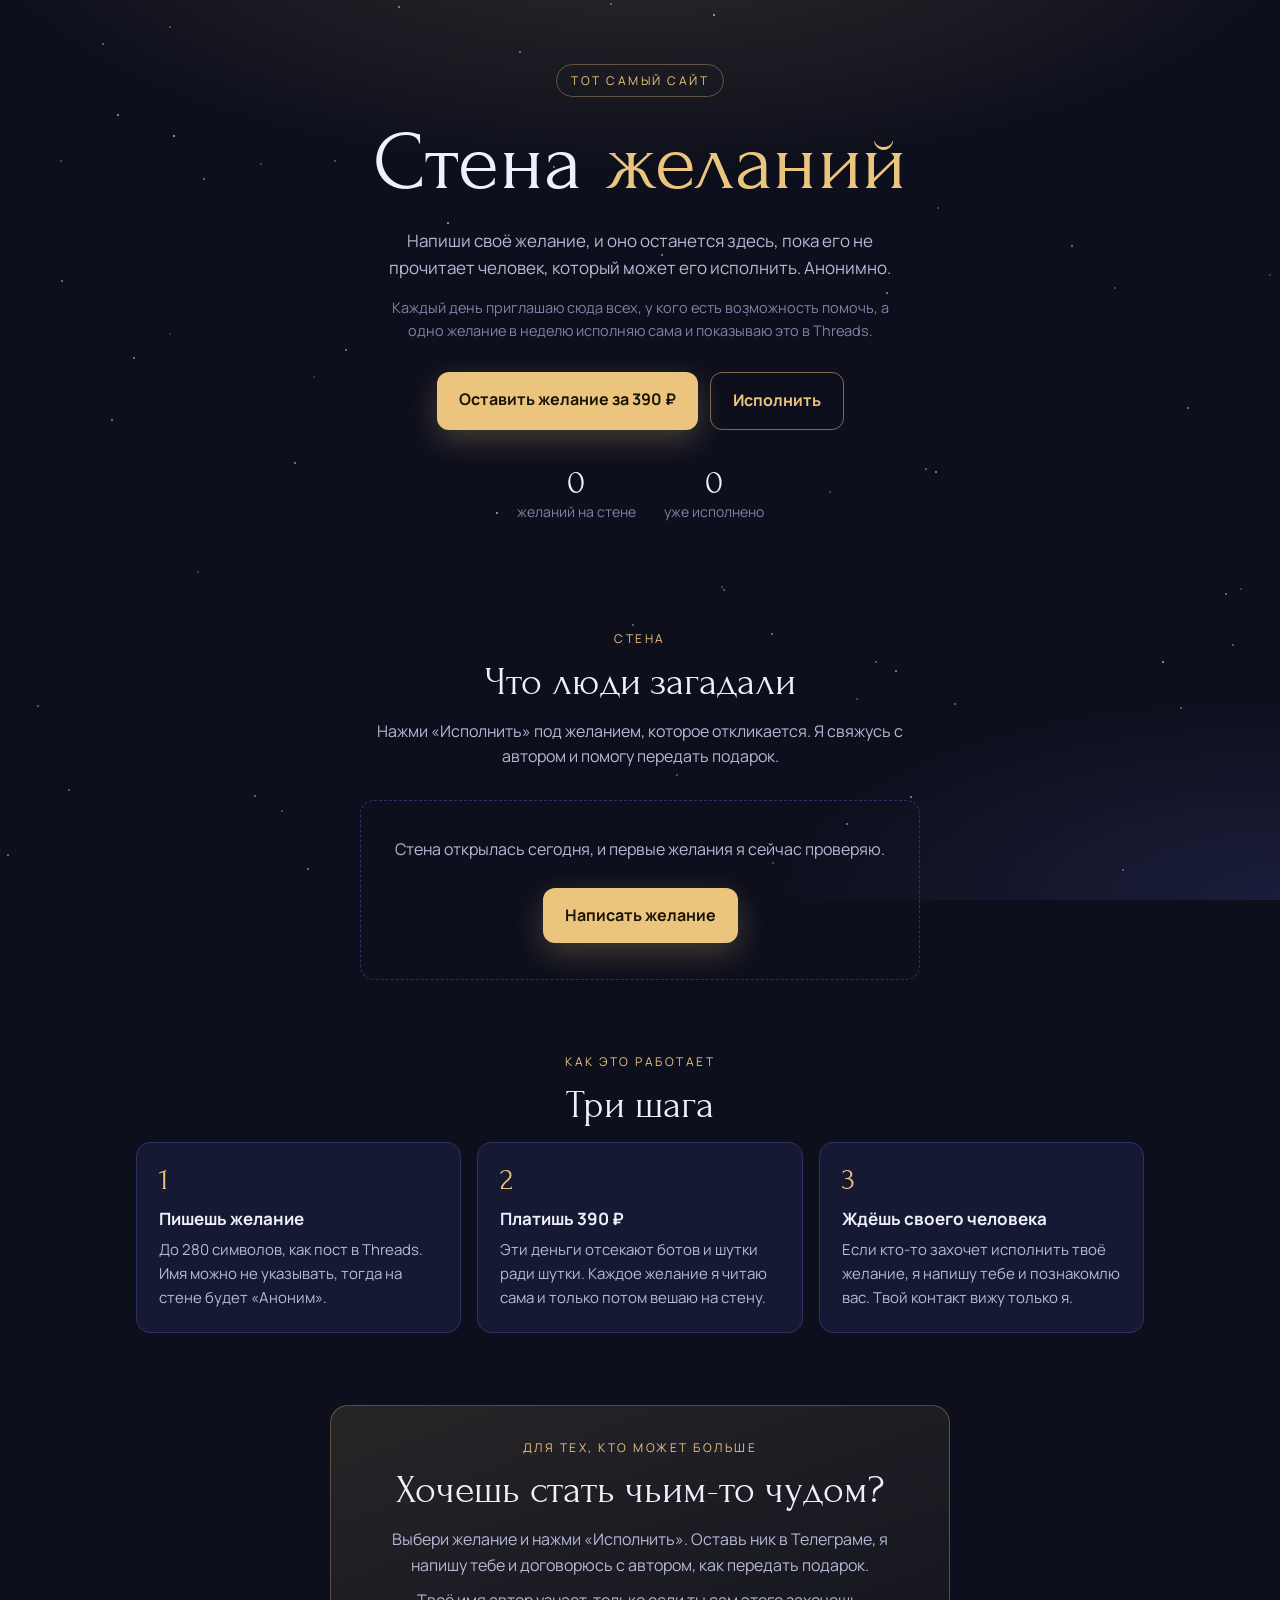
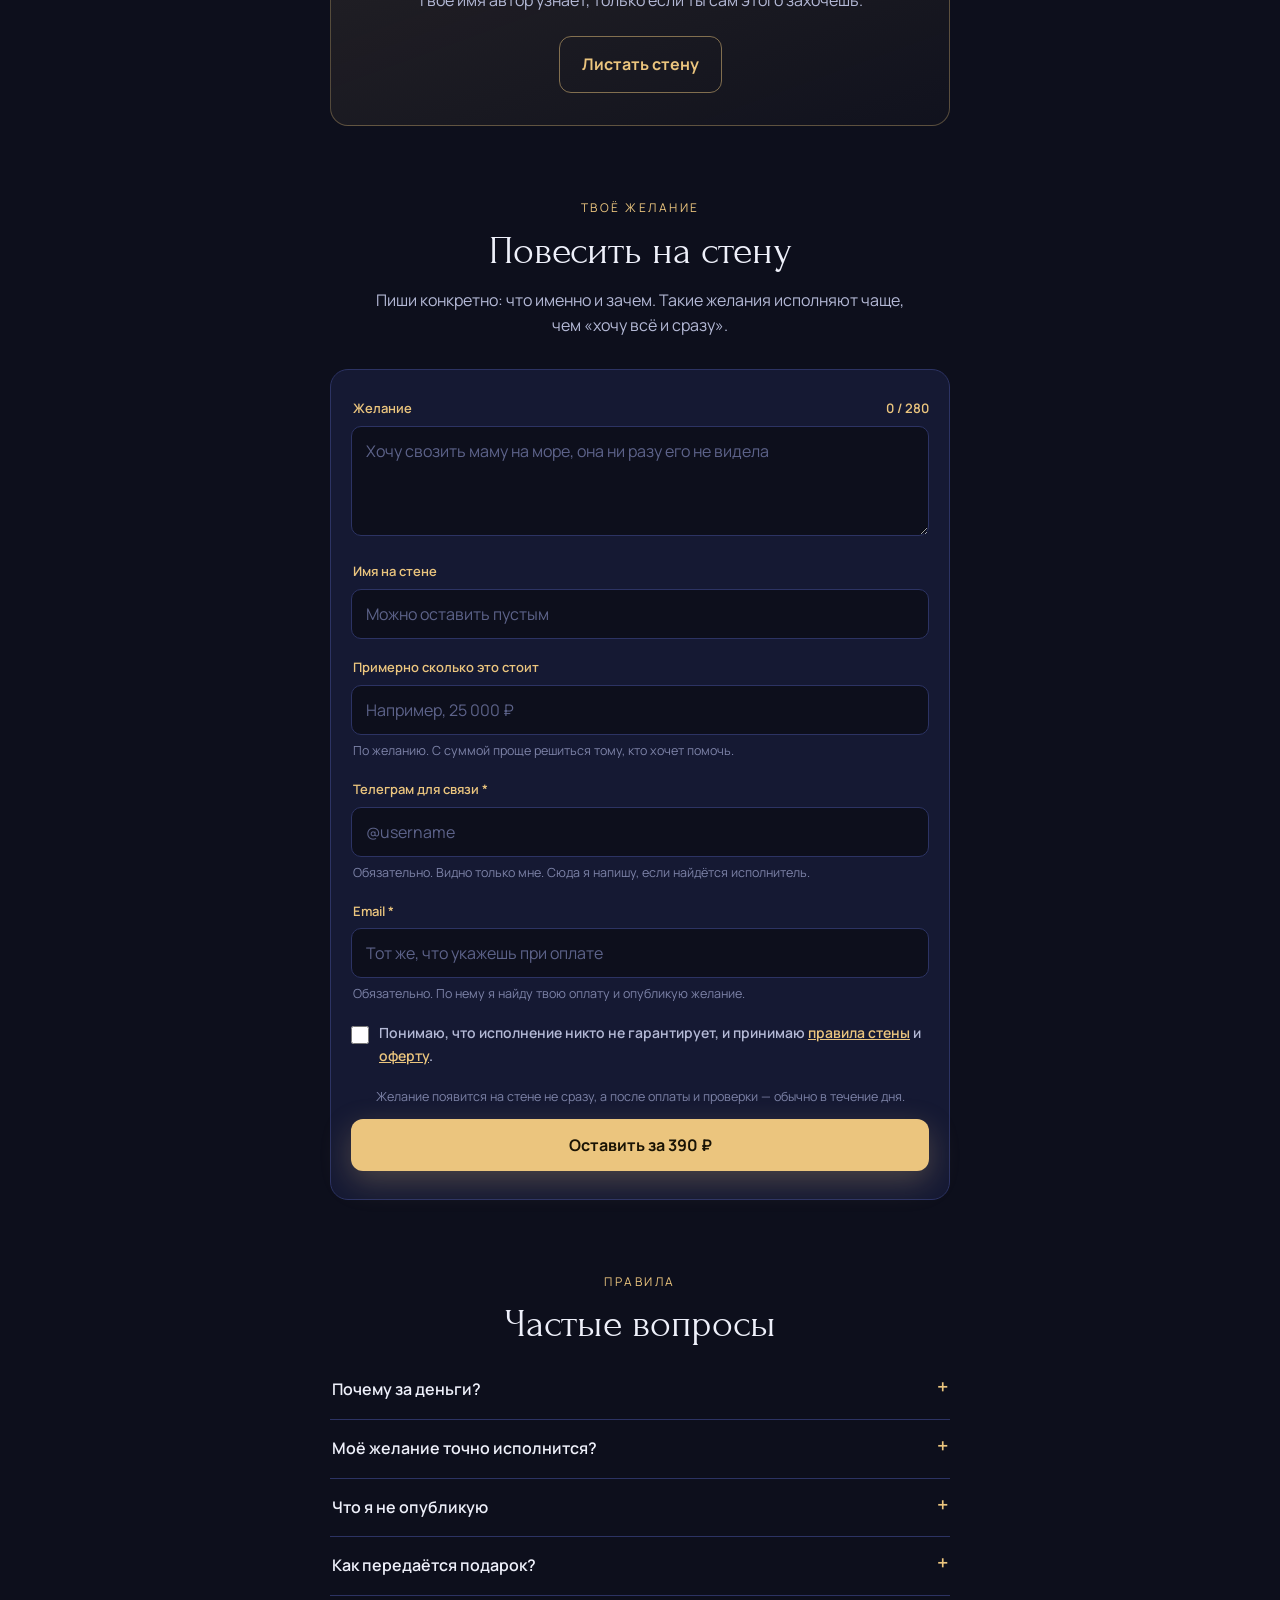
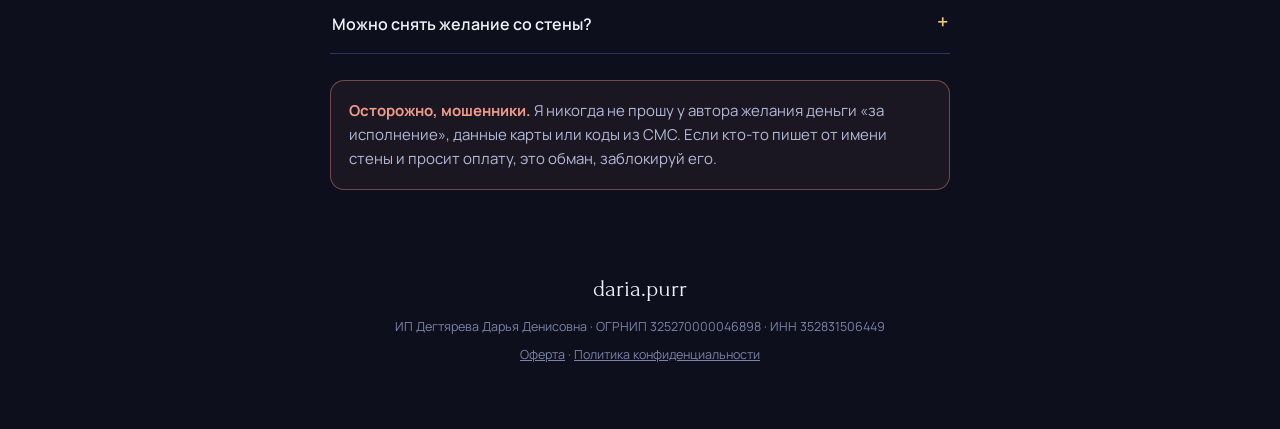
==== commit bc546f31: "Add files via upload" ====
--- a/wall/index.html
+++ b/wall/index.html
@@ -192,23 +192,25 @@
           <p class="hint">По желанию. С суммой проще решиться тому, кто хочет помочь.</p>
         </div>
         <div class="field">
-          <label for="contact">Телеграм для связи</label>
+          <label for="contact">Телеграм для связи *</label>
           <input type="text" id="contact" maxlength="120" placeholder="@username" autocomplete="off">
-          <p class="hint">Видно только мне. Сюда я напишу, если найдётся исполнитель.</p>
-        </div>
-        <div class="field">
-          <label for="email">Email</label>
+          <p class="hint">Обязательно. Видно только мне. Сюда я напишу, если найдётся исполнитель.</p>
+        </div>
+        <div class="field">
+          <label for="email">Email *</label>
           <input type="email" id="email" maxlength="120" placeholder="Тот же, что укажешь при оплате" autocomplete="email">
-          <p class="hint">По нему я найду твою оплату и опубликую желание.</p>
+          <p class="hint">Обязательно. По нему я найду твою оплату и опубликую желание.</p>
         </div>
         <label class="check"><input type="checkbox" id="agree"> <span>Понимаю, что исполнение никто не гарантирует, и принимаю <a href="#rules">правила стены</a> и <a href="/terms.html" target="_blank">оферту</a>.</span></label>
+        <p class="hint" style="text-align:center;margin-bottom:12px">Желание появится на стене не сразу, а после оплаты и проверки — обычно в течение дня.</p>
         <button class="btn btn-gold" id="sendBtn" type="submit">Оставить за&nbsp;<span class="price">390</span> ₽</button>
         <p class="error" id="formError"></p>
       </form>
       <div class="success" id="success">
         <h3>Желание отправлено</h3>
-        <p>Его код&nbsp;<span class="code" id="wishCode"></span>. После оплаты я проверю желание и добавлю его на стену.</p>
+        <p>Его код&nbsp;<span class="code" id="wishCode"></span> <button type="button" id="copyCode" class="give" style="font-size:12px;vertical-align:1px">Скопировать</button>. После оплаты я проверю желание и добавлю его на стену.</p>
         <a class="btn btn-gold" id="payLink" href="#" target="_blank" rel="noopener">Оплатить&nbsp;<span class="price">390</span> ₽</a>
+        <p class="hint">Кнопка открывает оплату в новой вкладке, это окно с кодом никуда не денется.</p>
         <p class="hint" id="noPay" style="display:none">Оплата откроется совсем скоро. Я напишу тебе в Телеграм со ссылкой.</p>
         <p class="hint">Вопросы? Напиши мне в Телеграм: <a href="https://t.me/jobsaccountdi" target="_blank" rel="noopener">t.me/jobsaccountdi</a></p>
       </div>
@@ -304,7 +306,8 @@
     contact:$('contact').value.trim(),email:$('email').value.trim()};
   const fail=t=>{err.textContent=t;err.style.display='block';};
   if(data.wish.length<5){wishEl.focus();return fail('Напиши желание, хотя бы пару слов.');}
-  if(!data.contact&&!data.email){$('contact').focus();return fail('Оставь Телеграм или email, иначе я не смогу тебе написать.');}
+  if(!data.contact){$('contact').focus();return fail('Оставь Телеграм, иначе я не смогу тебе написать.');}
+  if(!data.email){$('email').focus();return fail('Оставь email, по нему я найду твою оплату.');}
   if(!$('agree').checked){return fail('Отметь, что принимаешь правила стены.');}
   const btn=$('sendBtn'); btn.disabled=true; btn.textContent='Сохраняю...';
   try{
@@ -313,9 +316,19 @@
     if(r.status===429) throw new Error('Слишком много попыток, попробуй через час.');
     if(!r.ok||!j.ok) throw new Error('Не получилось сохранить, попробуй ещё раз.');
     $('wishForm').style.display='none'; $('success').style.display='block'; $('wishCode').textContent=j.code;
-    if(CONFIG.payUrl){$('payLink').href=CONFIG.payUrl; setTimeout(()=>{window.location.href=CONFIG.payUrl;},2500);}
+    if(CONFIG.payUrl){$('payLink').href=CONFIG.payUrl;}
     else{$('payLink').style.display='none';$('noPay').style.display='block';}
   }catch(ex){btn.disabled=false;btn.innerHTML='Оставить за&nbsp;<span class="price">'+(CONFIG.price||'390')+'</span> ₽';fail(ex.message);}
+});
+
+$('copyCode').addEventListener('click',async()=>{
+  const code=$('wishCode').textContent; const btn=$('copyCode');
+  try{
+    if(navigator.clipboard) await navigator.clipboard.writeText(code);
+    else{const ta=document.createElement('textarea');ta.value=code;ta.style.position='fixed';ta.style.opacity='0';
+      document.body.appendChild(ta);ta.select();document.execCommand('copy');document.body.removeChild(ta);}
+    btn.textContent='Скопировано'; setTimeout(()=>{btn.textContent='Скопировать';},1800);
+  }catch(_){btn.textContent='Выдели вручную';setTimeout(()=>{btn.textContent='Скопировать';},1800);}
 });
 
 let current=null;
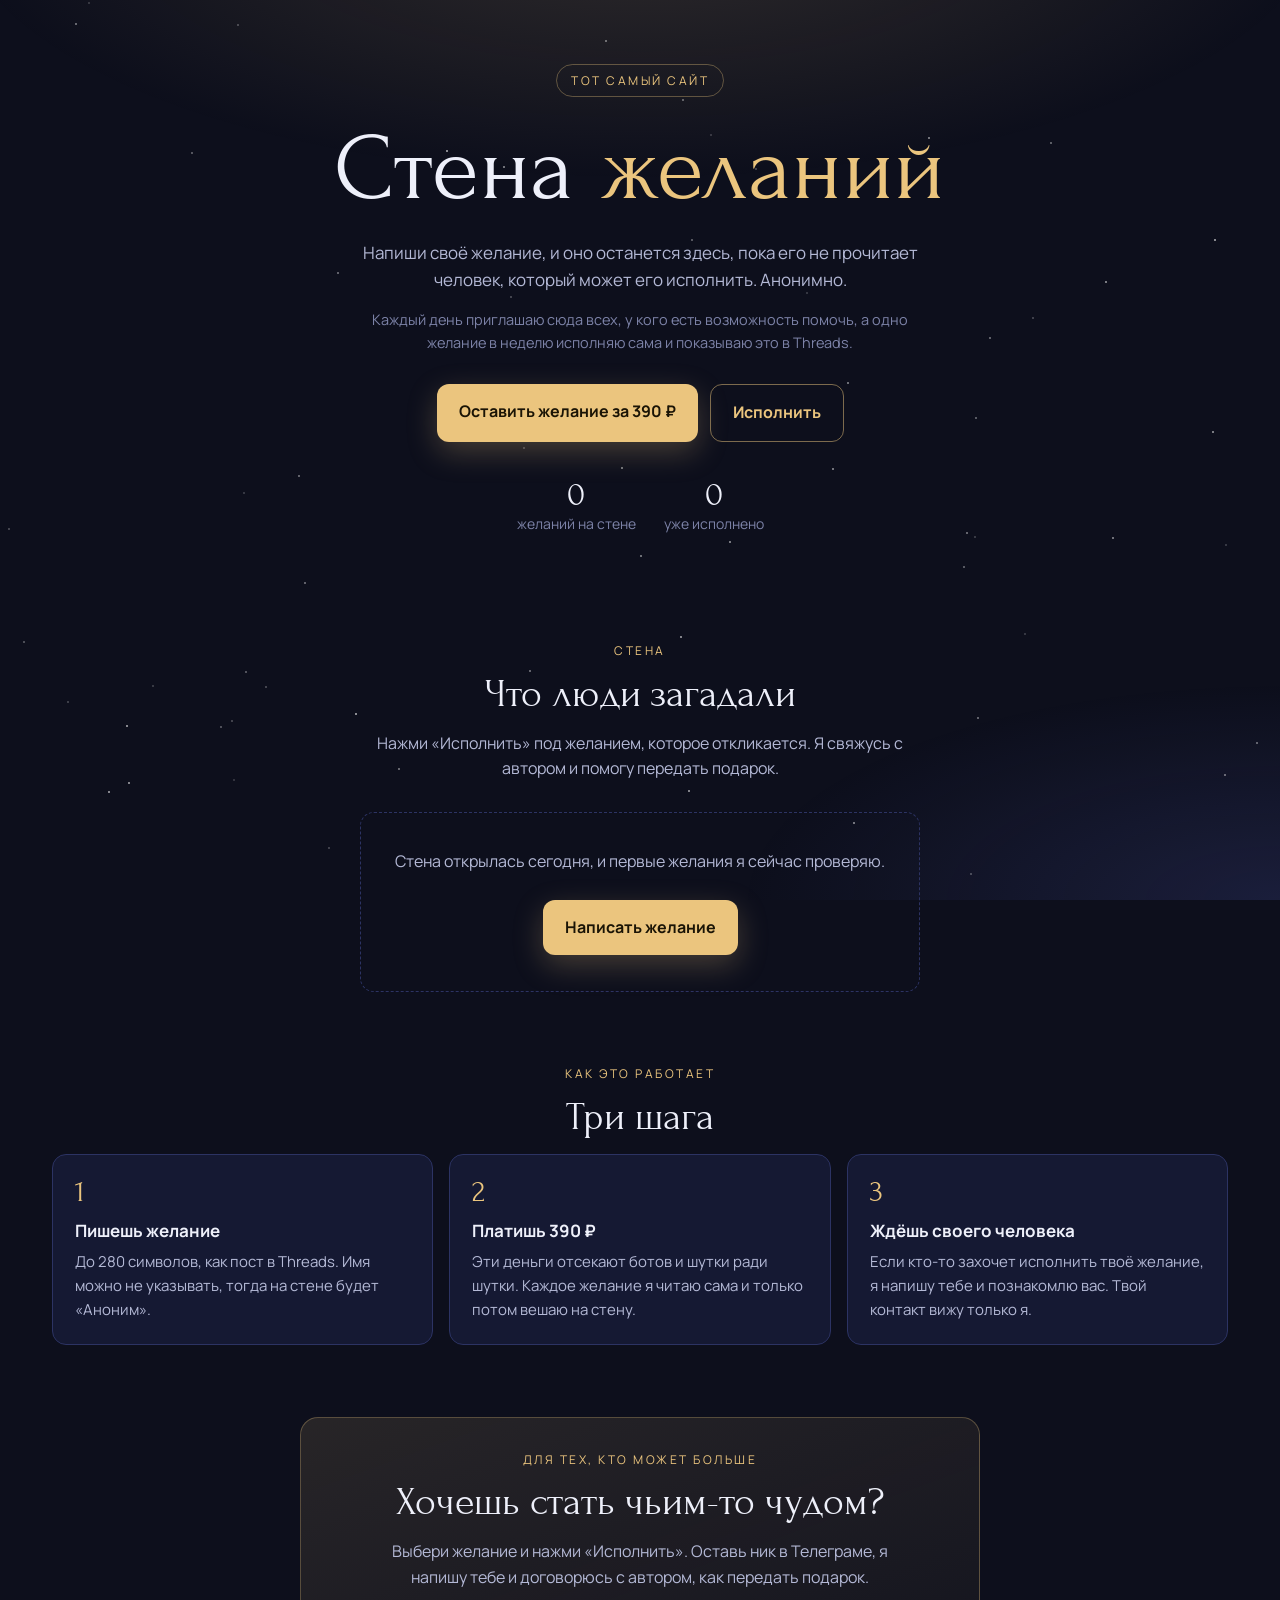
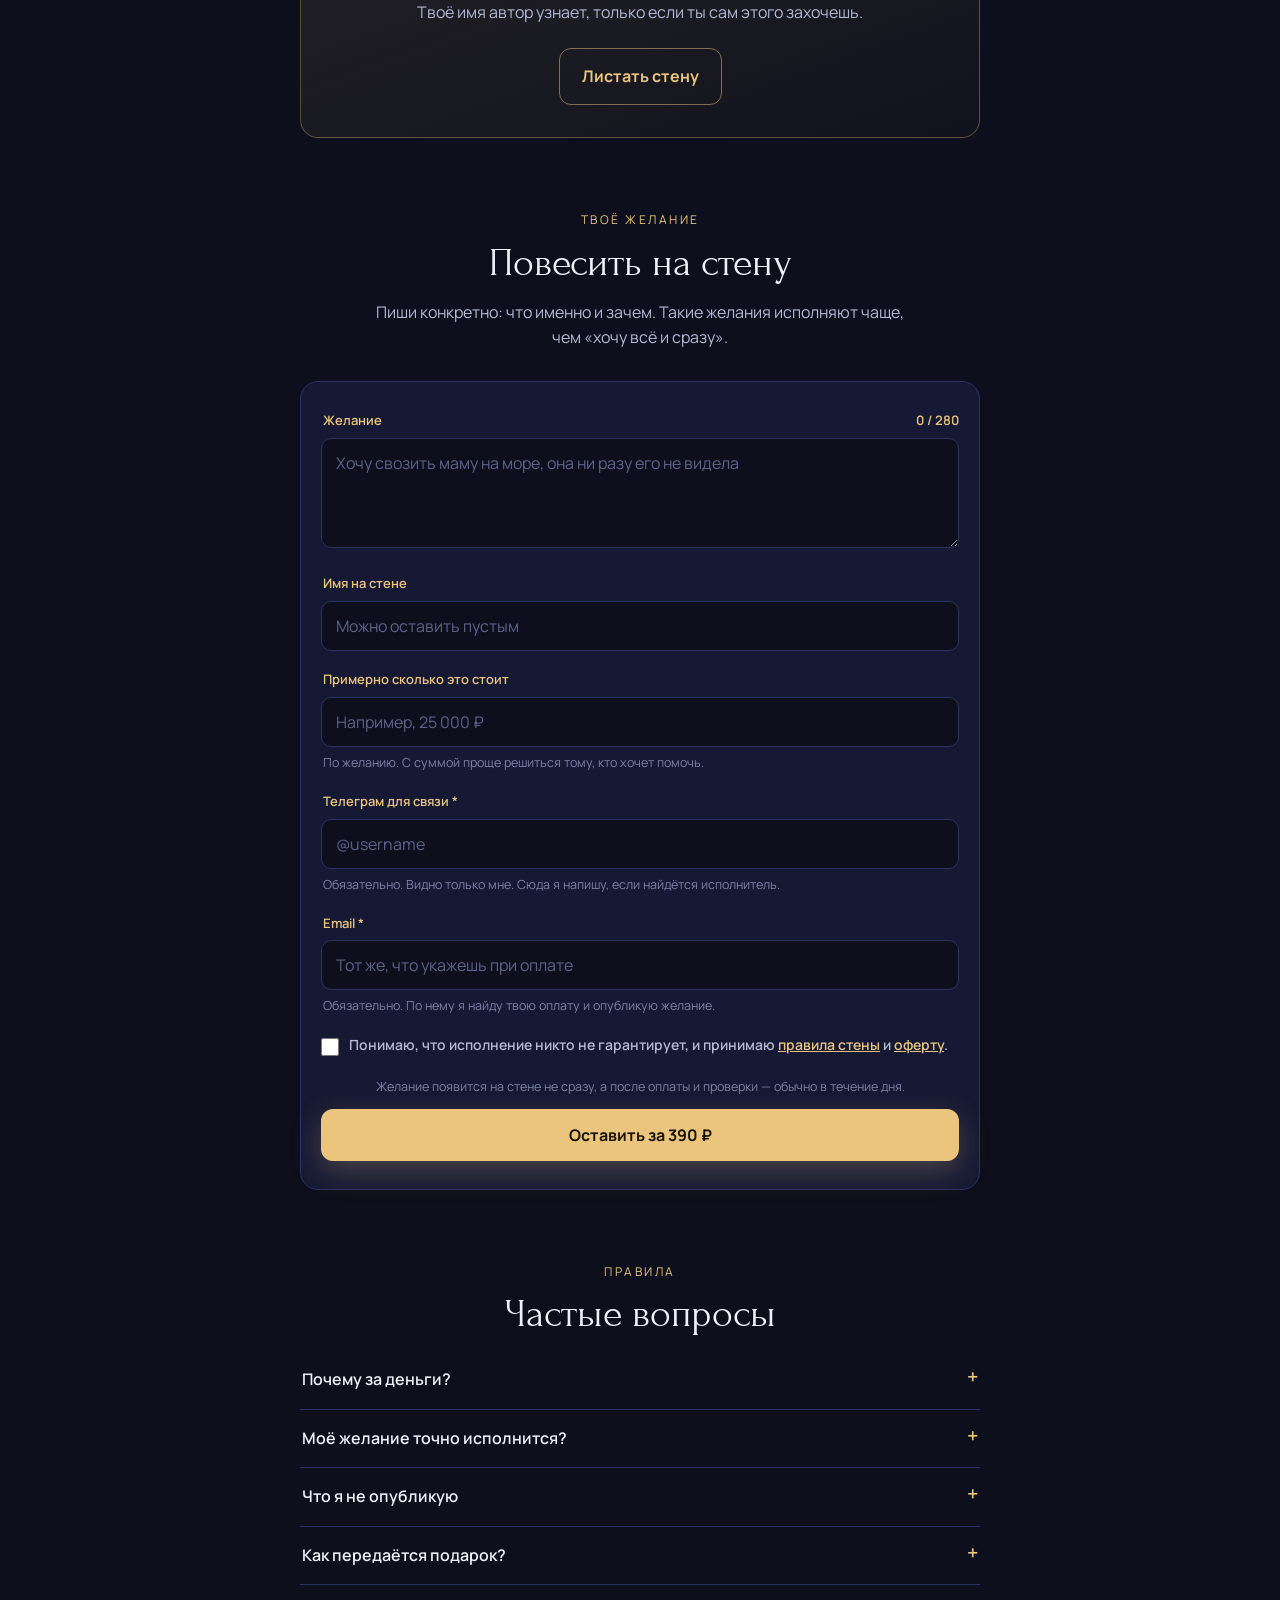
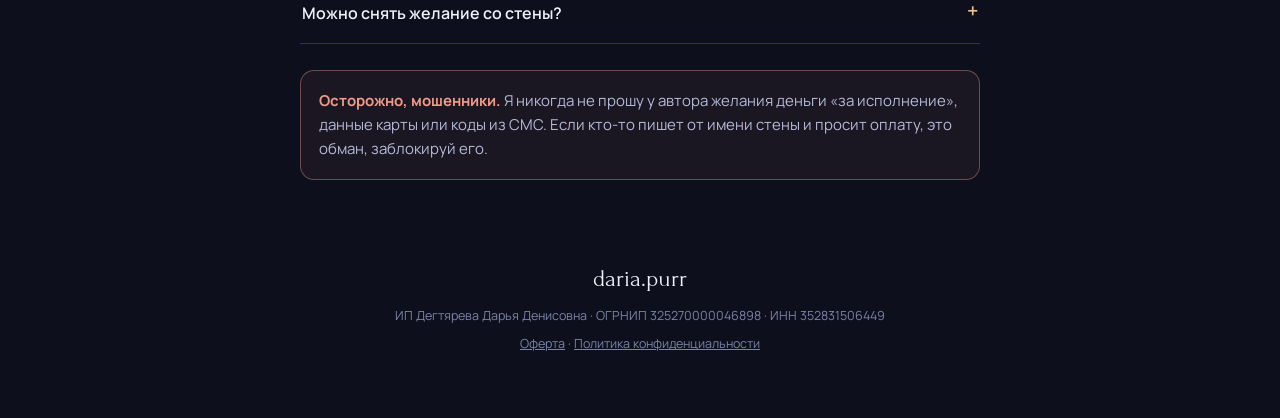
==== commit 93c0e306: "Add files via upload" ====
--- a/wall/index.html
+++ b/wall/index.html
@@ -25,15 +25,15 @@
   .stars{position:fixed;inset:0;pointer-events:none;z-index:0}
   .star{position:absolute;width:2px;height:2px;border-radius:50%;background:#fff;opacity:.5;animation:tw 4s ease-in-out infinite}
   @keyframes tw{50%{opacity:.08}}
-  .wrap{position:relative;z-index:1;max-width:1040px;margin:0 auto;padding:0 16px 64px}
-  .narrow{max-width:620px;margin-left:auto;margin-right:auto}
+  .wrap{position:relative;z-index:1;max-width:1240px;margin:0 auto;padding:0 32px 64px}
+  .narrow{max-width:680px;margin-left:auto;margin-right:auto}
 
   header{text-align:center;padding:64px 0 34px}
   .kicker{display:inline-block;font-size:12px;letter-spacing:2.5px;text-transform:uppercase;color:var(--gold);border:1px solid rgba(235,197,126,.35);border-radius:99px;padding:6px 14px;margin-bottom:24px}
-  h1{font-family:'Forum',serif;font-weight:400;font-size:clamp(46px,12vw,84px);line-height:1;letter-spacing:.5px}
+  h1{font-family:'Forum',serif;font-weight:400;font-size:clamp(46px,10vw,96px);line-height:1;letter-spacing:.5px}
   h1 .g{color:var(--gold)}
-  .lede{margin:22px auto 0;max-width:520px;font-size:17px;color:var(--soft)}
-  .honest{margin:14px auto 0;max-width:500px;font-size:14.5px;color:var(--muted)}
+  .lede{margin:22px auto 0;max-width:580px;font-size:17px;color:var(--soft)}
+  .honest{margin:14px auto 0;max-width:560px;font-size:14.5px;color:var(--muted)}
   .ctas{display:flex;flex-wrap:wrap;gap:12px;justify-content:center;margin-top:30px}
   .btn{-webkit-appearance:none;appearance:none;cursor:pointer;display:inline-block;text-decoration:none;text-align:center;border:none;border-radius:12px;font-family:inherit;font-weight:700;font-size:16px;padding:15px 22px;transition:transform .15s,background .2s,box-shadow .2s}
   .btn-gold{background:var(--gold);color:#1A1405;box-shadow:0 10px 30px rgba(235,197,126,.25)}
@@ -51,7 +51,7 @@
   .sub{color:var(--soft);text-align:center;max-width:540px;margin:0 auto 30px}
 
   /* стена */
-  .wall{columns:3 280px;column-gap:16px}
+  .wall{columns:280px;column-gap:16px}
   .note{break-inside:avoid;margin:0 0 16px;background:linear-gradient(160deg,var(--card),var(--night2));border:1px solid var(--line);border-radius:14px;padding:18px 18px 14px;position:relative}
   .note:nth-child(3n+1){transform:rotate(-.6deg)} .note:nth-child(3n+2){transform:rotate(.5deg)}
   .note p{font-size:16px;color:var(--text);white-space:pre-wrap;overflow-wrap:anywhere}
@@ -119,7 +119,7 @@
   footer a{color:var(--muted)}
   footer p{margin-top:8px}
 
-  @media (max-width:520px){header{padding-top:44px}.stats{gap:18px}.note{transform:none!important}}
+  @media (max-width:520px){.wrap{padding-left:16px;padding-right:16px}header{padding-top:44px}.stats{gap:18px}.note{transform:none!important}}
   @media (prefers-reduced-motion:reduce){*{animation:none!important;scroll-behavior:auto!important}}
 </style>
 </head>
